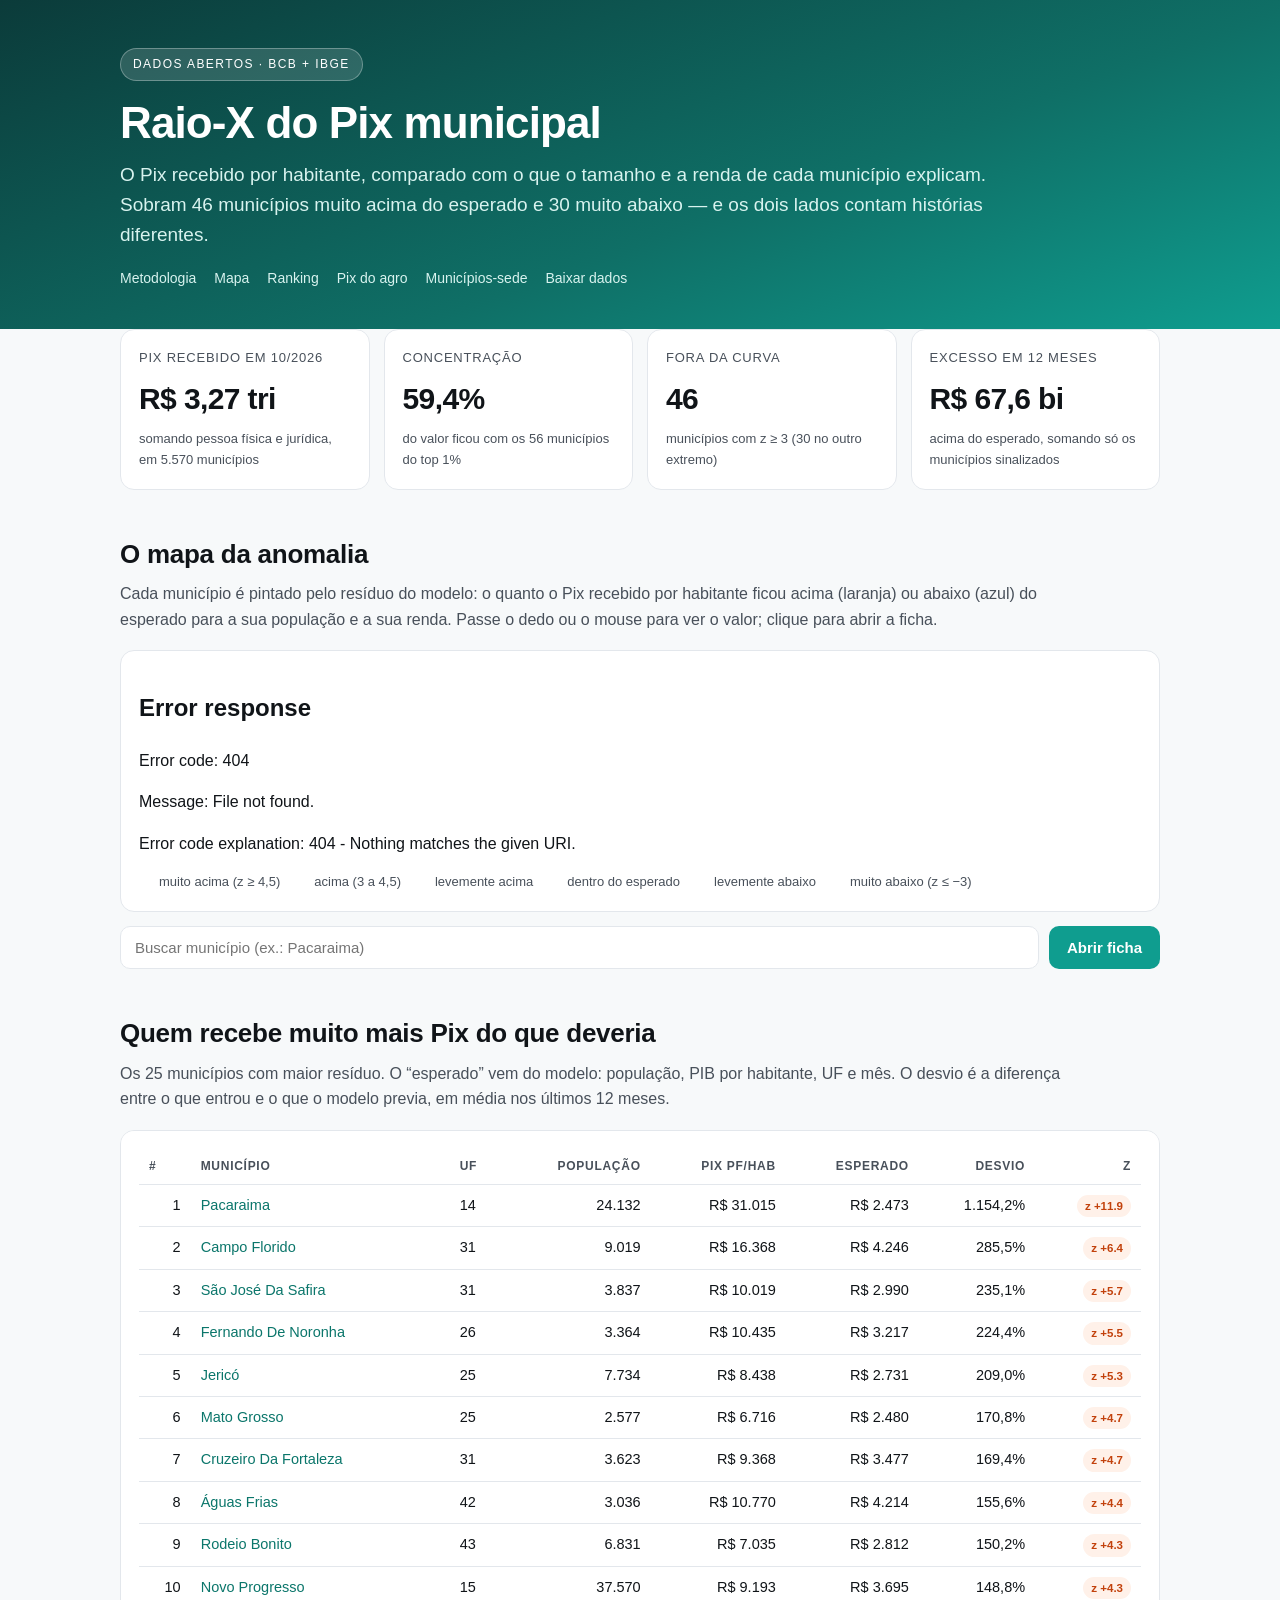
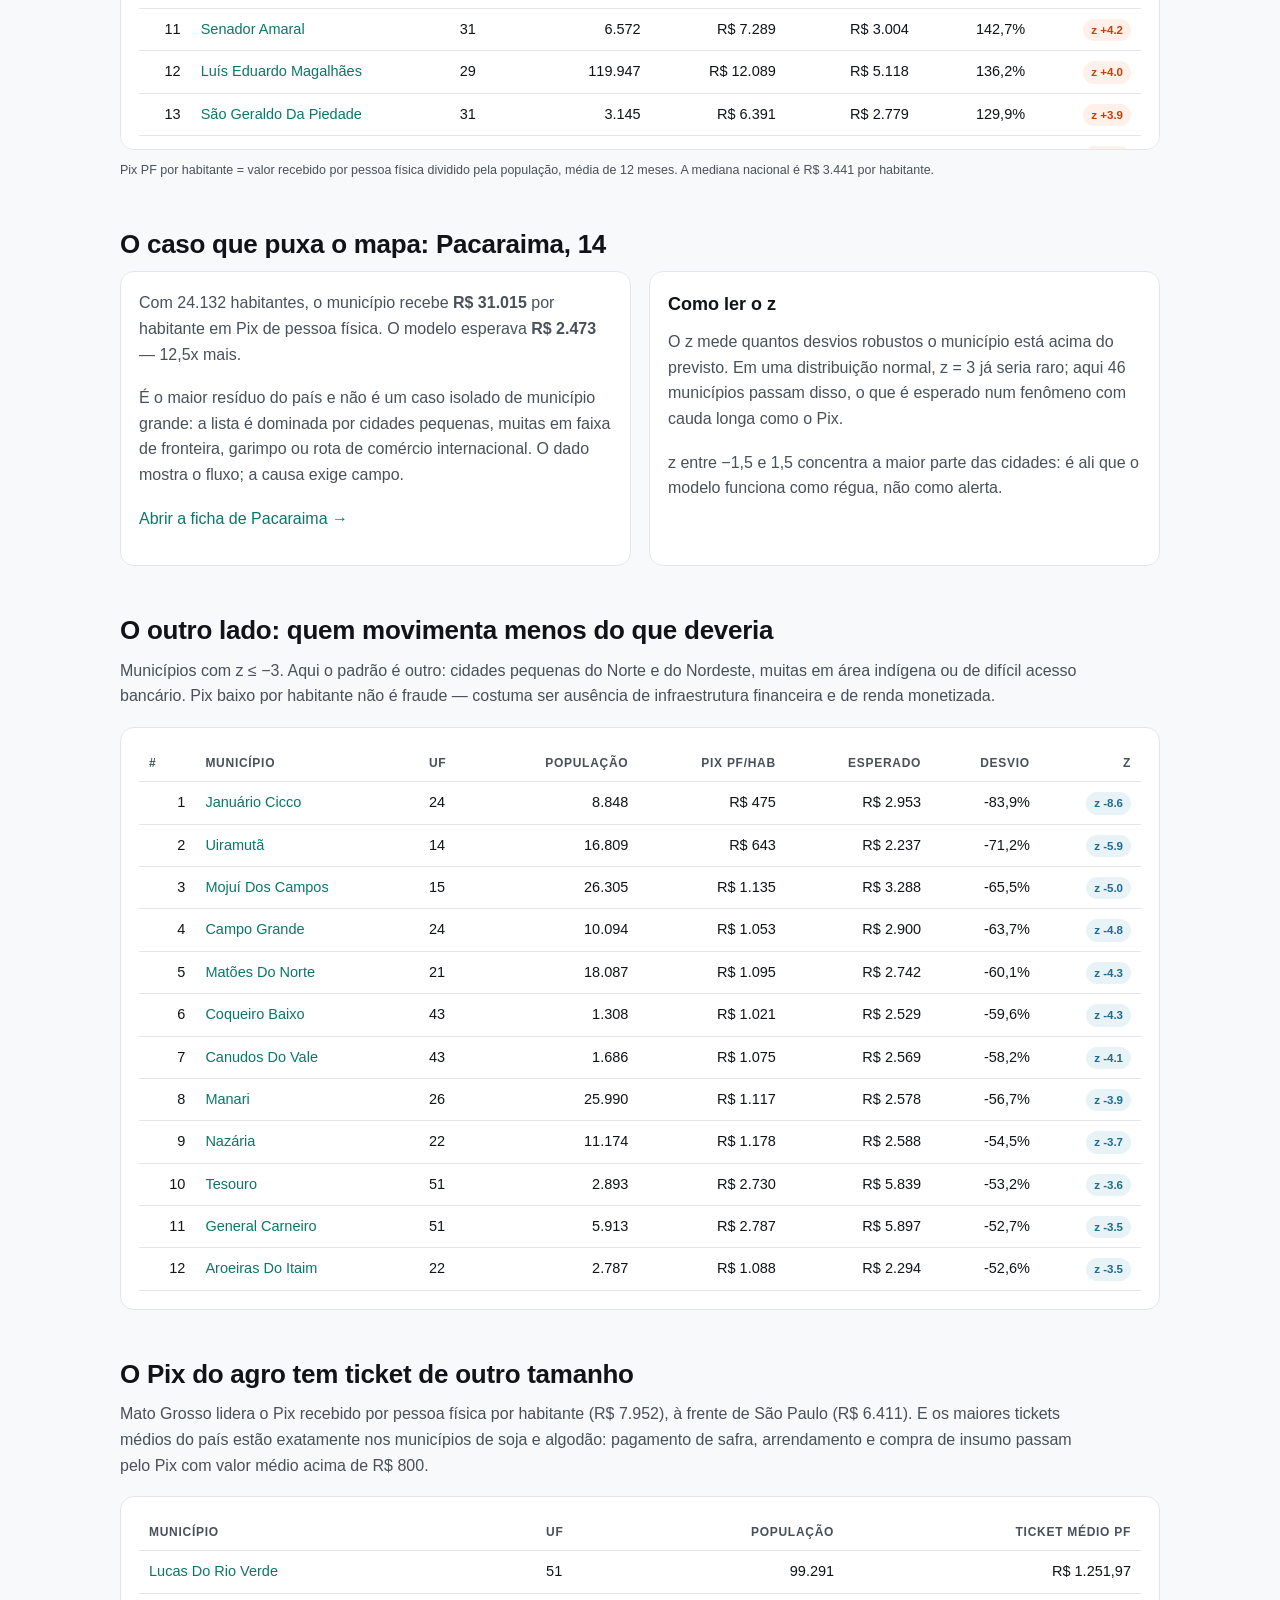
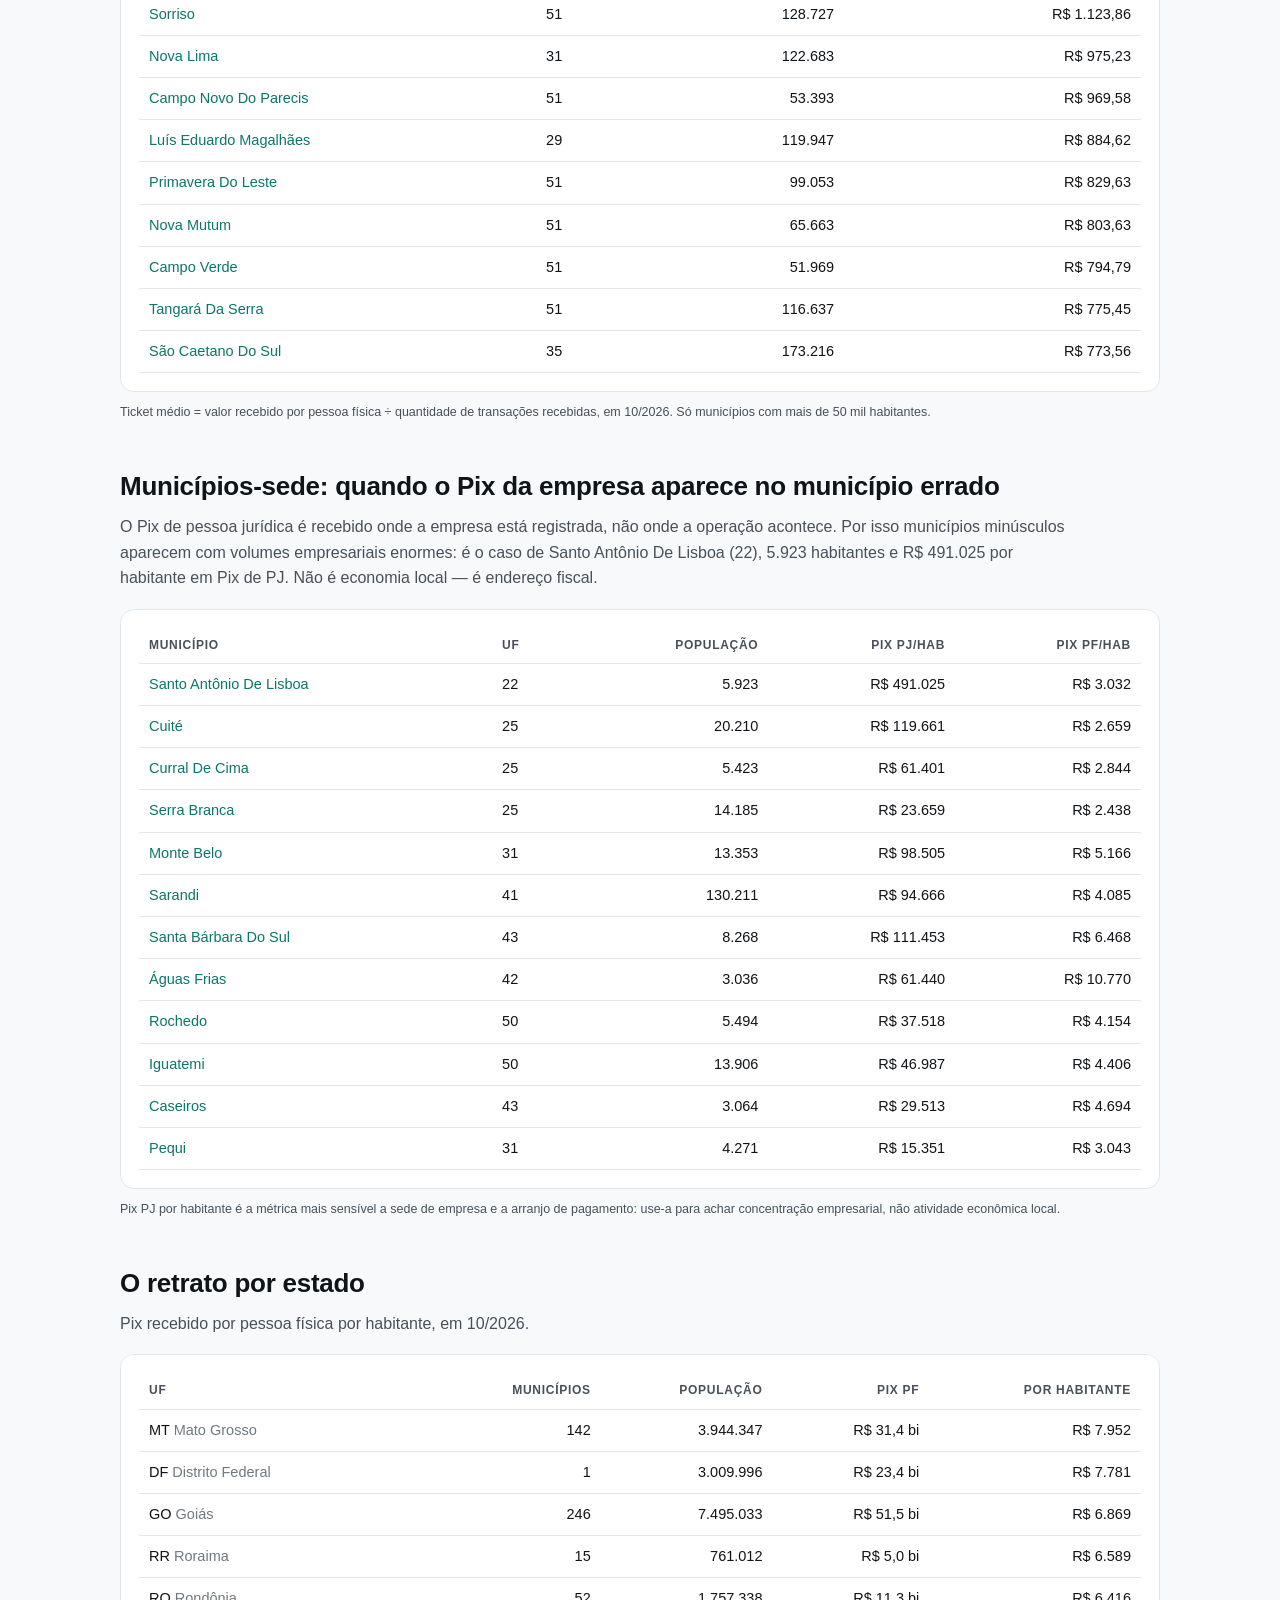
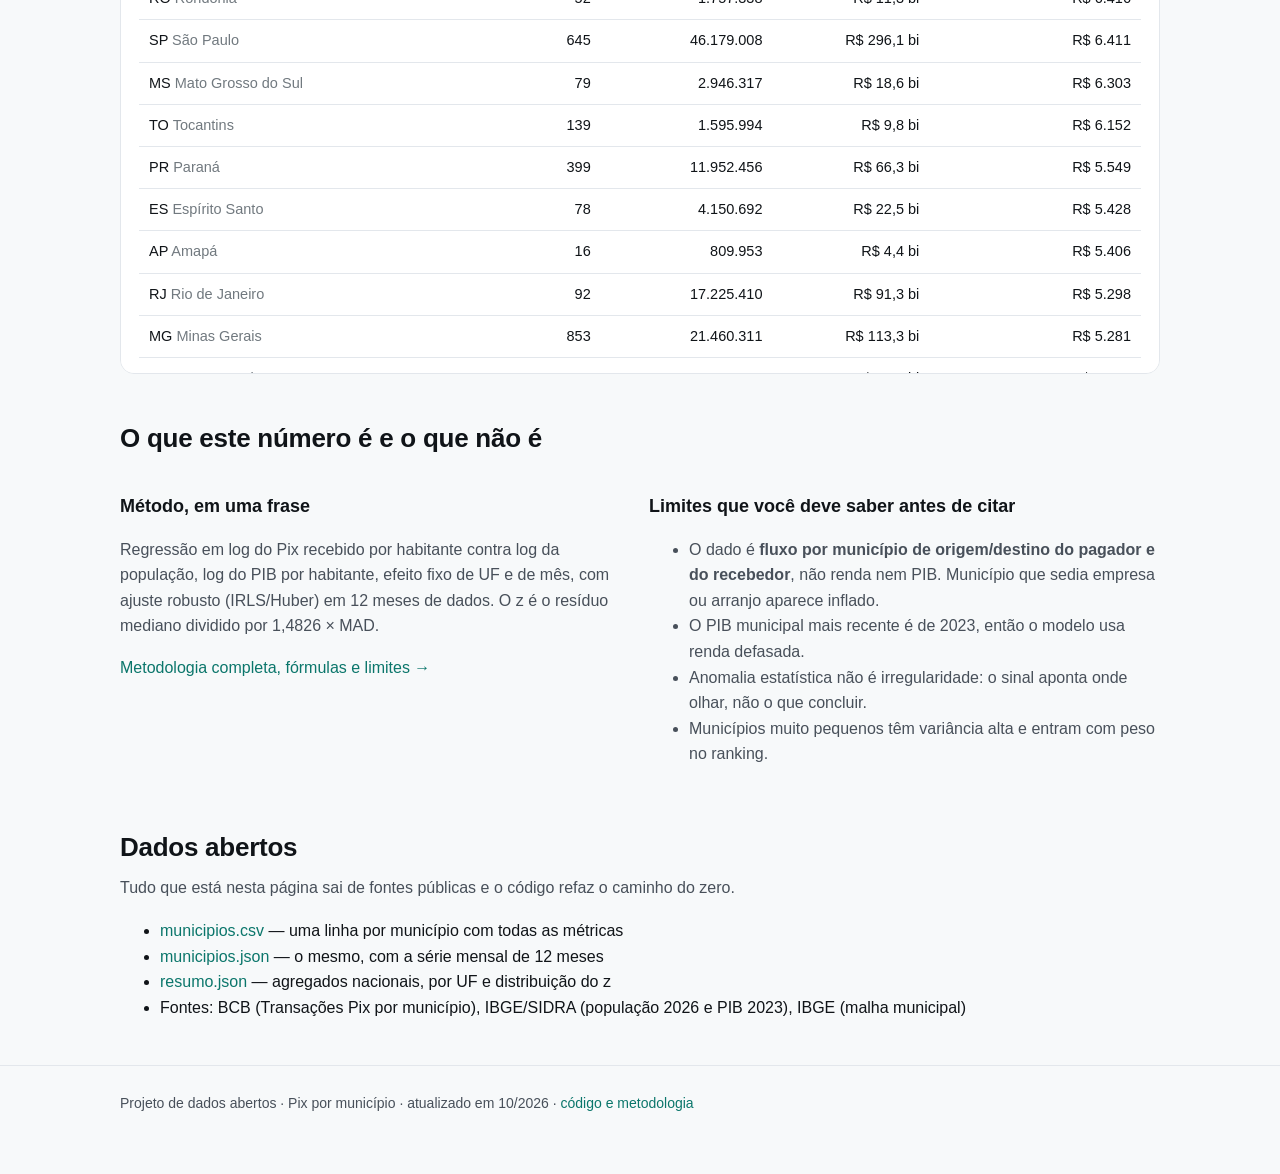
==== docs/index.html @ 4b5d5f5e "Projeto raio-X do Pix municipal (lote 2)" ====
<!doctype html>
<html lang="pt-BR">
<head>
<meta charset="utf-8">
<meta name="viewport" content="width=device-width, initial-scale=1">
<title>Raio-X do Pix municipal — onde o dinheiro passa fora da curva</title>
<meta name="description" content="Modelo que compara o Pix recebido por habitante com o esperado para população e renda de cada um dos 5.571 municípios brasileiros. Dados abertos do BCB e do IBGE.">
<link rel="stylesheet" href="assets/estilo.css">
</head>
<body>
<header class="topo">
  <div class="wrap">
    <span class="selo">dados abertos · BCB + IBGE</span>
    <h1>Raio-X do Pix municipal</h1>
    <p>O Pix recebido por habitante, comparado com o que o tamanho e a renda de cada município
       explicam. Sobram 46 municípios muito acima do esperado e 30 muito abaixo —
       e os dois lados contam histórias diferentes.</p>
    <nav class="nav">
      <a href="metodologia.html">Metodologia</a>
      <a href="#mapa">Mapa</a>
      <a href="#ranking">Ranking</a>
      <a href="#agro">Pix do agro</a>
      <a href="#sede">Municípios-sede</a>
      <a href="dados/municipios.csv">Baixar dados</a>
    </nav>
  </div>
</header>

<main class="wrap">

  <section>
    <div class="cartoes">
      <div class="cartao">
        <div class="rotulo">Pix recebido em 10/2026</div>
        <div class="valor">R$ 3,27 tri</div>
        <div class="nota">somando pessoa física e jurídica, em 5.570 municípios</div>
      </div>
      <div class="cartao">
        <div class="rotulo">Concentração</div>
        <div class="valor">59,4%</div>
        <div class="nota">do valor ficou com os 56 municípios do top 1%</div>
      </div>
      <div class="cartao">
        <div class="rotulo">Fora da curva</div>
        <div class="valor">46</div>
        <div class="nota">municípios com z ≥ 3 (30 no outro extremo)</div>
      </div>
      <div class="cartao">
        <div class="rotulo">Excesso em 12 meses</div>
        <div class="valor">R$ 67,6 bi</div>
        <div class="nota">acima do esperado, somando só os municípios sinalizados</div>
      </div>
    </div>
  </section>

  <section id="mapa">
    <h2>O mapa da anomalia</h2>
    <p class="sub">Cada município é pintado pelo resíduo do modelo: o quanto o Pix recebido por
      habitante ficou acima (laranja) ou abaixo (azul) do esperado para a sua população e a sua renda.
      Passe o dedo ou o mouse para ver o valor; clique para abrir a ficha.</p>
    <div class="painel">
      <div id="mapa-alvo" aria-live="polite"><p style="color:#71797f">Carregando o mapa…</p></div>
      <div class="legenda">
        <span><i class="z4"></i>muito acima (z ≥ 4,5)</span>
        <span><i class="z3"></i>acima (3 a 4,5)</span>
        <span><i class="z2"></i>levemente acima</span>
        <span><i class="z0"></i>dentro do esperado</span>
        <span><i class="zm2"></i>levemente abaixo</span>
        <span><i class="zm3"></i>muito abaixo (z ≤ −3)</span>
      </div>
    </div>
    <div class="busca">
      <input id="busca" list="lista-municipios" placeholder="Buscar município (ex.: Pacaraima)" autocomplete="off">
      <datalist id="lista-municipios"></datalist>
      <button id="ir">Abrir ficha</button>
    </div>
  </section>

  <section id="ranking">
    <h2>Quem recebe muito mais Pix do que deveria</h2>
    <p class="sub">Os 25 municípios com maior resíduo. O “esperado” vem do modelo: população, PIB
      por habitante, UF e mês. O desvio é a diferença entre o que entrou e o que o modelo previa,
      em média nos últimos 12 meses.</p>
    <div class="painel rolagem">
      <table class="tabela">
        <thead><tr><th>#</th><th>Município</th><th>UF</th><th class="num">População</th>
          <th class="num">Pix PF/hab</th><th class="num">Esperado</th><th class="num">Desvio</th>
          <th class="num">z</th></tr></thead>
        <tbody><tr><td class="num">1</td><td><a href="municipio.html?id=1400456">Pacaraima</a></td><td>14</td><td class="num">24.132</td><td class="num">R$ 31.015</td><td class="num">R$ 2.473</td><td class="num">1.154,2%</td><td class="num"><span class="tag">z +11.9</span></td></tr><tr><td class="num">2</td><td><a href="municipio.html?id=3111408">Campo Florido</a></td><td>31</td><td class="num">9.019</td><td class="num">R$ 16.368</td><td class="num">R$ 4.246</td><td class="num">285,5%</td><td class="num"><span class="tag">z +6.4</span></td></tr><tr><td class="num">3</td><td><a href="municipio.html?id=3163003">São José Da Safira</a></td><td>31</td><td class="num">3.837</td><td class="num">R$ 10.019</td><td class="num">R$ 2.990</td><td class="num">235,1%</td><td class="num"><span class="tag">z +5.7</span></td></tr><tr><td class="num">4</td><td><a href="municipio.html?id=2605459">Fernando De Noronha</a></td><td>26</td><td class="num">3.364</td><td class="num">R$ 10.435</td><td class="num">R$ 3.217</td><td class="num">224,4%</td><td class="num"><span class="tag">z +5.5</span></td></tr><tr><td class="num">5</td><td><a href="municipio.html?id=2507408">Jericó</a></td><td>25</td><td class="num">7.734</td><td class="num">R$ 8.438</td><td class="num">R$ 2.731</td><td class="num">209,0%</td><td class="num"><span class="tag">z +5.3</span></td></tr><tr><td class="num">6</td><td><a href="municipio.html?id=2509370">Mato Grosso</a></td><td>25</td><td class="num">2.577</td><td class="num">R$ 6.716</td><td class="num">R$ 2.480</td><td class="num">170,8%</td><td class="num"><span class="tag">z +4.7</span></td></tr><tr><td class="num">7</td><td><a href="municipio.html?id=3120706">Cruzeiro Da Fortaleza</a></td><td>31</td><td class="num">3.623</td><td class="num">R$ 9.368</td><td class="num">R$ 3.477</td><td class="num">169,4%</td><td class="num"><span class="tag">z +4.7</span></td></tr><tr><td class="num">8</td><td><a href="municipio.html?id=4200556">Águas Frias</a></td><td>42</td><td class="num">3.036</td><td class="num">R$ 10.770</td><td class="num">R$ 4.214</td><td class="num">155,6%</td><td class="num"><span class="tag">z +4.4</span></td></tr><tr><td class="num">9</td><td><a href="municipio.html?id=4315909">Rodeio Bonito</a></td><td>43</td><td class="num">6.831</td><td class="num">R$ 7.035</td><td class="num">R$ 2.812</td><td class="num">150,2%</td><td class="num"><span class="tag">z +4.3</span></td></tr><tr><td class="num">10</td><td><a href="municipio.html?id=1505031">Novo Progresso</a></td><td>15</td><td class="num">37.570</td><td class="num">R$ 9.193</td><td class="num">R$ 3.695</td><td class="num">148,8%</td><td class="num"><span class="tag">z +4.3</span></td></tr><tr><td class="num">11</td><td><a href="municipio.html?id=3165578">Senador Amaral</a></td><td>31</td><td class="num">6.572</td><td class="num">R$ 7.289</td><td class="num">R$ 3.004</td><td class="num">142,7%</td><td class="num"><span class="tag">z +4.2</span></td></tr><tr><td class="num">12</td><td><a href="municipio.html?id=2919553">Luís Eduardo Magalhães</a></td><td>29</td><td class="num">119.947</td><td class="num">R$ 12.089</td><td class="num">R$ 5.118</td><td class="num">136,2%</td><td class="num"><span class="tag">z +4.0</span></td></tr><tr><td class="num">13</td><td><a href="municipio.html?id=3161601">São Geraldo Da Piedade</a></td><td>31</td><td class="num">3.145</td><td class="num">R$ 6.391</td><td class="num">R$ 2.779</td><td class="num">129,9%</td><td class="num"><span class="tag">z +3.9</span></td></tr><tr><td class="num">14</td><td><a href="municipio.html?id=4323804">Xangri-Lá</a></td><td>43</td><td class="num">16.949</td><td class="num">R$ 7.613</td><td class="num">R$ 3.313</td><td class="num">129,8%</td><td class="num"><span class="tag">z +3.9</span></td></tr><tr><td class="num">15</td><td><a href="municipio.html?id=2505501">Vista Serrana</a></td><td>25</td><td class="num">3.784</td><td class="num">R$ 5.677</td><td class="num">R$ 2.481</td><td class="num">128,8%</td><td class="num"><span class="tag">z +3.9</span></td></tr><tr><td class="num">16</td><td><a href="municipio.html?id=1500131">Abel Figueiredo</a></td><td>15</td><td class="num">6.250</td><td class="num">R$ 6.427</td><td class="num">R$ 2.821</td><td class="num">127,8%</td><td class="num"><span class="tag">z +3.9</span></td></tr><tr><td class="num">17</td><td><a href="municipio.html?id=3500600">Águas De São Pedro</a></td><td>35</td><td class="num">2.933</td><td class="num">R$ 8.445</td><td class="num">R$ 3.861</td><td class="num">118,7%</td><td class="num"><span class="tag">z +3.7</span></td></tr><tr><td class="num">18</td><td><a href="municipio.html?id=4316204">Rondinha</a></td><td>43</td><td class="num">5.078</td><td class="num">R$ 5.992</td><td class="num">R$ 2.752</td><td class="num">117,7%</td><td class="num"><span class="tag">z +3.7</span></td></tr><tr><td class="num">19</td><td><a href="municipio.html?id=3144805">Nova Lima</a></td><td>31</td><td class="num">122.683</td><td class="num">R$ 12.119</td><td class="num">R$ 5.570</td><td class="num">117,6%</td><td class="num"><span class="tag">z +3.7</span></td></tr><tr><td class="num">20</td><td><a href="municipio.html?id=5209804">Hidrolina</a></td><td>52</td><td class="num">3.441</td><td class="num">R$ 9.481</td><td class="num">R$ 4.376</td><td class="num">116,7%</td><td class="num"><span class="tag">z +3.6</span></td></tr><tr><td class="num">21</td><td><a href="municipio.html?id=3149200">Pedrinópolis</a></td><td>31</td><td class="num">3.392</td><td class="num">R$ 8.118</td><td class="num">R$ 3.840</td><td class="num">111,4%</td><td class="num"><span class="tag">z +3.5</span></td></tr><tr><td class="num">22</td><td><a href="municipio.html?id=4202008">Balneário Camboriú</a></td><td>42</td><td class="num">154.525</td><td class="num">R$ 9.797</td><td class="num">R$ 4.633</td><td class="num">111,4%</td><td class="num"><span class="tag">z +3.5</span></td></tr><tr><td class="num">23</td><td><a href="municipio.html?id=3162104">São Gotardo</a></td><td>31</td><td class="num">44.364</td><td class="num">R$ 8.792</td><td class="num">R$ 4.173</td><td class="num">110,7%</td><td class="num"><span class="tag">z +3.5</span></td></tr><tr><td class="num">24</td><td><a href="municipio.html?id=3549003">São Francisco</a></td><td>35</td><td class="num">2.617</td><td class="num">R$ 6.710</td><td class="num">R$ 3.189</td><td class="num">110,4%</td><td class="num"><span class="tag">z +3.5</span></td></tr><tr><td class="num">25</td><td><a href="municipio.html?id=5103056">Cláudia</a></td><td>51</td><td class="num">9.168</td><td class="num">R$ 13.951</td><td class="num">R$ 6.698</td><td class="num">108,3%</td><td class="num"><span class="tag">z +3.5</span></td></tr></tbody>
      </table>
    </div>
    <p class="rodape-tabela">Pix PF por habitante = valor recebido por pessoa física dividido pela
      população, média de 12 meses. A mediana nacional é R$ 3.441 por habitante.</p>
  </section>

  <section>
    <h2>O caso que puxa o mapa: Pacaraima, 14</h2>
    <div class="grade2">
      <div class="painel">
        <p class="sub" style="margin-top:0">Com 24.132 habitantes, o município recebe
          <strong>R$ 31.015</strong> por habitante em Pix de pessoa física. O modelo esperava
          <strong>R$ 2.473</strong> — 12,5x mais.</p>
        <p class="sub">É o maior resíduo do país e não é um caso isolado de município grande:
          a lista é dominada por cidades pequenas, muitas em faixa de fronteira, garimpo ou
          rota de comércio internacional. O dado mostra o fluxo; a causa exige campo.</p>
        <p><a href="municipio.html?id=1400456">Abrir a ficha de Pacaraima →</a></p>
      </div>
      <div class="painel">
        <h3 style="margin-top:0">Como ler o z</h3>
        <p class="sub">O z mede quantos desvios robustos o município está acima do previsto.
          Em uma distribuição normal, z = 3 já seria raro; aqui 46 municípios passam disso,
          o que é esperado num fenômeno com cauda longa como o Pix.</p>
        <p class="sub">z entre −1,5 e 1,5 concentra a maior parte das cidades: é ali que o modelo
          funciona como régua, não como alerta.</p>
      </div>
    </div>
  </section>

  <section>
    <h2>O outro lado: quem movimenta menos do que deveria</h2>
    <p class="sub">Municípios com z ≤ −3. Aqui o padrão é outro: cidades pequenas do Norte e do
      Nordeste, muitas em área indígena ou de difícil acesso bancário. Pix baixo por habitante não
      é fraude — costuma ser ausência de infraestrutura financeira e de renda monetizada.</p>
    <div class="painel rolagem">
      <table class="tabela">
        <thead><tr><th>#</th><th>Município</th><th>UF</th><th class="num">População</th>
          <th class="num">Pix PF/hab</th><th class="num">Esperado</th><th class="num">Desvio</th>
          <th class="num">z</th></tr></thead>
        <tbody><tr><td class="num">1</td><td><a href="municipio.html?id=2405306">Januário Cicco</a></td><td>24</td><td class="num">8.848</td><td class="num">R$ 475</td><td class="num">R$ 2.953</td><td class="num">-83,9%</td><td class="num"><span class="tag baixo">z -8.6</span></td></tr><tr><td class="num">2</td><td><a href="municipio.html?id=1400704">Uiramutã</a></td><td>14</td><td class="num">16.809</td><td class="num">R$ 643</td><td class="num">R$ 2.237</td><td class="num">-71,2%</td><td class="num"><span class="tag baixo">z -5.9</span></td></tr><tr><td class="num">3</td><td><a href="municipio.html?id=1504752">Mojuí Dos Campos</a></td><td>15</td><td class="num">26.305</td><td class="num">R$ 1.135</td><td class="num">R$ 3.288</td><td class="num">-65,5%</td><td class="num"><span class="tag baixo">z -5.0</span></td></tr><tr><td class="num">4</td><td><a href="municipio.html?id=2401305">Campo Grande</a></td><td>24</td><td class="num">10.094</td><td class="num">R$ 1.053</td><td class="num">R$ 2.900</td><td class="num">-63,7%</td><td class="num"><span class="tag baixo">z -4.8</span></td></tr><tr><td class="num">5</td><td><a href="municipio.html?id=2106631">Matões Do Norte</a></td><td>21</td><td class="num">18.087</td><td class="num">R$ 1.095</td><td class="num">R$ 2.742</td><td class="num">-60,1%</td><td class="num"><span class="tag baixo">z -4.3</span></td></tr><tr><td class="num">6</td><td><a href="municipio.html?id=4305835">Coqueiro Baixo</a></td><td>43</td><td class="num">1.308</td><td class="num">R$ 1.021</td><td class="num">R$ 2.529</td><td class="num">-59,6%</td><td class="num"><span class="tag baixo">z -4.3</span></td></tr><tr><td class="num">7</td><td><a href="municipio.html?id=4304614">Canudos Do Vale</a></td><td>43</td><td class="num">1.686</td><td class="num">R$ 1.075</td><td class="num">R$ 2.569</td><td class="num">-58,2%</td><td class="num"><span class="tag baixo">z -4.1</span></td></tr><tr><td class="num">8</td><td><a href="municipio.html?id=2609154">Manari</a></td><td>26</td><td class="num">25.990</td><td class="num">R$ 1.117</td><td class="num">R$ 2.578</td><td class="num">-56,7%</td><td class="num"><span class="tag baixo">z -3.9</span></td></tr><tr><td class="num">9</td><td><a href="municipio.html?id=2206720">Nazária</a></td><td>22</td><td class="num">11.174</td><td class="num">R$ 1.178</td><td class="num">R$ 2.588</td><td class="num">-54,5%</td><td class="num"><span class="tag baixo">z -3.7</span></td></tr><tr><td class="num">10</td><td><a href="municipio.html?id=5108105">Tesouro</a></td><td>51</td><td class="num">2.893</td><td class="num">R$ 2.730</td><td class="num">R$ 5.839</td><td class="num">-53,2%</td><td class="num"><span class="tag baixo">z -3.6</span></td></tr><tr><td class="num">11</td><td><a href="municipio.html?id=5103908">General Carneiro</a></td><td>51</td><td class="num">5.913</td><td class="num">R$ 2.787</td><td class="num">R$ 5.897</td><td class="num">-52,7%</td><td class="num"><span class="tag baixo">z -3.5</span></td></tr><tr><td class="num">12</td><td><a href="municipio.html?id=2200954">Aroeiras Do Itaim</a></td><td>22</td><td class="num">2.787</td><td class="num">R$ 1.088</td><td class="num">R$ 2.294</td><td class="num">-52,6%</td><td class="num"><span class="tag baixo">z -3.5</span></td></tr></tbody>
      </table>
    </div>
  </section>

  <section id="agro">
    <h2>O Pix do agro tem ticket de outro tamanho</h2>
    <p class="sub">Mato Grosso lidera o Pix recebido por pessoa física por habitante
      (R$ 7.952), à frente de São Paulo (R$ 6.411). E os maiores tickets médios do país estão
      exatamente nos municípios de soja e algodão: pagamento de safra, arrendamento e
      compra de insumo passam pelo Pix com valor médio acima de R$ 800.</p>
    <div class="painel rolagem">
      <table class="tabela">
        <thead><tr><th>Município</th><th>UF</th><th class="num">População</th>
          <th class="num">Ticket médio PF</th></tr></thead>
        <tbody><tr><td><a href="municipio.html?id=5105259">Lucas Do Rio Verde</a></td><td>51</td><td class="num">99.291</td><td class="num">R$ 1.251,97</td></tr><tr><td><a href="municipio.html?id=5107925">Sorriso</a></td><td>51</td><td class="num">128.727</td><td class="num">R$ 1.123,86</td></tr><tr><td><a href="municipio.html?id=3144805">Nova Lima</a></td><td>31</td><td class="num">122.683</td><td class="num">R$ 975,23</td></tr><tr><td><a href="municipio.html?id=5102637">Campo Novo Do Parecis</a></td><td>51</td><td class="num">53.393</td><td class="num">R$ 969,58</td></tr><tr><td><a href="municipio.html?id=2919553">Luís Eduardo Magalhães</a></td><td>29</td><td class="num">119.947</td><td class="num">R$ 884,62</td></tr><tr><td><a href="municipio.html?id=5107040">Primavera Do Leste</a></td><td>51</td><td class="num">99.053</td><td class="num">R$ 829,63</td></tr><tr><td><a href="municipio.html?id=5106224">Nova Mutum</a></td><td>51</td><td class="num">65.663</td><td class="num">R$ 803,63</td></tr><tr><td><a href="municipio.html?id=5102678">Campo Verde</a></td><td>51</td><td class="num">51.969</td><td class="num">R$ 794,79</td></tr><tr><td><a href="municipio.html?id=5107958">Tangará Da Serra</a></td><td>51</td><td class="num">116.637</td><td class="num">R$ 775,45</td></tr><tr><td><a href="municipio.html?id=3548807">São Caetano Do Sul</a></td><td>35</td><td class="num">173.216</td><td class="num">R$ 773,56</td></tr></tbody>
      </table>
    </div>
    <p class="rodape-tabela">Ticket médio = valor recebido por pessoa física ÷ quantidade de
      transações recebidas, em 10/2026. Só municípios com mais de 50 mil habitantes.</p>
  </section>

  <section id="sede">
    <h2>Municípios-sede: quando o Pix da empresa aparece no município errado</h2>
    <p class="sub">O Pix de pessoa jurídica é recebido onde a empresa está registrada, não onde a
      operação acontece. Por isso municípios minúsculos aparecem com volumes empresariais enormes:
      é o caso de Santo Antônio De Lisboa (22), 5.923 habitantes e R$ 491.025 por habitante em Pix
      de PJ. Não é economia local — é endereço fiscal.</p>
    <div class="painel rolagem">
      <table class="tabela">
        <thead><tr><th>Município</th><th>UF</th><th class="num">População</th>
          <th class="num">Pix PJ/hab</th><th class="num">Pix PF/hab</th></tr></thead>
        <tbody><tr><td><a href="municipio.html?id=2209401">Santo Antônio De Lisboa</a></td><td>22</td><td class="num">5.923</td><td class="num">R$ 491.025</td><td class="num">R$ 3.032</td></tr><tr><td><a href="municipio.html?id=2505105">Cuité</a></td><td>25</td><td class="num">20.210</td><td class="num">R$ 119.661</td><td class="num">R$ 2.659</td></tr><tr><td><a href="municipio.html?id=2505279">Curral De Cima</a></td><td>25</td><td class="num">5.423</td><td class="num">R$ 61.401</td><td class="num">R$ 2.844</td></tr><tr><td><a href="municipio.html?id=2515500">Serra Branca</a></td><td>25</td><td class="num">14.185</td><td class="num">R$ 23.659</td><td class="num">R$ 2.438</td></tr><tr><td><a href="municipio.html?id=3143005">Monte Belo</a></td><td>31</td><td class="num">13.353</td><td class="num">R$ 98.505</td><td class="num">R$ 5.166</td></tr><tr><td><a href="municipio.html?id=4126256">Sarandi</a></td><td>41</td><td class="num">130.211</td><td class="num">R$ 94.666</td><td class="num">R$ 4.085</td></tr><tr><td><a href="municipio.html?id=4316709">Santa Bárbara Do Sul</a></td><td>43</td><td class="num">8.268</td><td class="num">R$ 111.453</td><td class="num">R$ 6.468</td></tr><tr><td><a href="municipio.html?id=4200556">Águas Frias</a></td><td>42</td><td class="num">3.036</td><td class="num">R$ 61.440</td><td class="num">R$ 10.770</td></tr><tr><td><a href="municipio.html?id=5007505">Rochedo</a></td><td>50</td><td class="num">5.494</td><td class="num">R$ 37.518</td><td class="num">R$ 4.154</td></tr><tr><td><a href="municipio.html?id=5004304">Iguatemi</a></td><td>50</td><td class="num">13.906</td><td class="num">R$ 46.987</td><td class="num">R$ 4.406</td></tr><tr><td><a href="municipio.html?id=4304952">Caseiros</a></td><td>43</td><td class="num">3.064</td><td class="num">R$ 29.513</td><td class="num">R$ 4.694</td></tr><tr><td><a href="municipio.html?id=3149606">Pequi</a></td><td>31</td><td class="num">4.271</td><td class="num">R$ 15.351</td><td class="num">R$ 3.043</td></tr></tbody>
      </table>
    </div>
    <p class="rodape-tabela">Pix PJ por habitante é a métrica mais sensível a sede de empresa e a
      arranjo de pagamento: use-a para achar concentração empresarial, não atividade econômica local.</p>
  </section>

  <section>
    <h2>O retrato por estado</h2>
    <p class="sub">Pix recebido por pessoa física por habitante, em 10/2026.</p>
    <div class="painel rolagem">
      <table class="tabela">
        <thead><tr><th>UF</th><th class="num">Municípios</th><th class="num">População</th>
          <th class="num">Pix PF</th><th class="num">Por habitante</th></tr></thead>
        <tbody><tr><td>MT <span style="color:#71797f">Mato Grosso</span></td><td class="num">142</td><td class="num">3.944.347</td><td class="num">R$ 31,4 bi</td><td class="num">R$ 7.952</td></tr><tr><td>DF <span style="color:#71797f">Distrito Federal</span></td><td class="num">1</td><td class="num">3.009.996</td><td class="num">R$ 23,4 bi</td><td class="num">R$ 7.781</td></tr><tr><td>GO <span style="color:#71797f">Goiás</span></td><td class="num">246</td><td class="num">7.495.033</td><td class="num">R$ 51,5 bi</td><td class="num">R$ 6.869</td></tr><tr><td>RR <span style="color:#71797f">Roraima</span></td><td class="num">15</td><td class="num">761.012</td><td class="num">R$ 5,0 bi</td><td class="num">R$ 6.589</td></tr><tr><td>RO <span style="color:#71797f">Rondônia</span></td><td class="num">52</td><td class="num">1.757.338</td><td class="num">R$ 11,3 bi</td><td class="num">R$ 6.416</td></tr><tr><td>SP <span style="color:#71797f">São Paulo</span></td><td class="num">645</td><td class="num">46.179.008</td><td class="num">R$ 296,1 bi</td><td class="num">R$ 6.411</td></tr><tr><td>MS <span style="color:#71797f">Mato Grosso do Sul</span></td><td class="num">79</td><td class="num">2.946.317</td><td class="num">R$ 18,6 bi</td><td class="num">R$ 6.303</td></tr><tr><td>TO <span style="color:#71797f">Tocantins</span></td><td class="num">139</td><td class="num">1.595.994</td><td class="num">R$ 9,8 bi</td><td class="num">R$ 6.152</td></tr><tr><td>PR <span style="color:#71797f">Paraná</span></td><td class="num">399</td><td class="num">11.952.456</td><td class="num">R$ 66,3 bi</td><td class="num">R$ 5.549</td></tr><tr><td>ES <span style="color:#71797f">Espírito Santo</span></td><td class="num">78</td><td class="num">4.150.692</td><td class="num">R$ 22,5 bi</td><td class="num">R$ 5.428</td></tr><tr><td>AP <span style="color:#71797f">Amapá</span></td><td class="num">16</td><td class="num">809.953</td><td class="num">R$ 4,4 bi</td><td class="num">R$ 5.406</td></tr><tr><td>RJ <span style="color:#71797f">Rio de Janeiro</span></td><td class="num">92</td><td class="num">17.225.410</td><td class="num">R$ 91,3 bi</td><td class="num">R$ 5.298</td></tr><tr><td>MG <span style="color:#71797f">Minas Gerais</span></td><td class="num">853</td><td class="num">21.460.311</td><td class="num">R$ 113,3 bi</td><td class="num">R$ 5.281</td></tr><tr><td>SC <span style="color:#71797f">Santa Catarina</span></td><td class="num">295</td><td class="num">8.312.759</td><td class="num">R$ 43,1 bi</td><td class="num">R$ 5.189</td></tr><tr><td>AC <span style="color:#71797f">Acre</span></td><td class="num">22</td><td class="num">887.794</td><td class="num">R$ 4,5 bi</td><td class="num">R$ 5.027</td></tr><tr><td>SE <span style="color:#71797f">Sergipe</span></td><td class="num">75</td><td class="num">2.307.255</td><td class="num">R$ 11,1 bi</td><td class="num">R$ 4.798</td></tr><tr><td>PA <span style="color:#71797f">Pará</span></td><td class="num">144</td><td class="num">8.756.324</td><td class="num">R$ 41,4 bi</td><td class="num">R$ 4.728</td></tr><tr><td>RS <span style="color:#71797f">Rio Grande do Sul</span></td><td class="num">497</td><td class="num">11.233.317</td><td class="num">R$ 52,2 bi</td><td class="num">R$ 4.648</td></tr><tr><td>BA <span style="color:#71797f">Bahia</span></td><td class="num">417</td><td class="num">14.889.472</td><td class="num">R$ 68,7 bi</td><td class="num">R$ 4.617</td></tr><tr><td>AM <span style="color:#71797f">Amazonas</span></td><td class="num">62</td><td class="num">4.360.926</td><td class="num">R$ 19,4 bi</td><td class="num">R$ 4.459</td></tr><tr><td>PE <span style="color:#71797f">Pernambuco</span></td><td class="num">185</td><td class="num">9.583.176</td><td class="num">R$ 42,6 bi</td><td class="num">R$ 4.447</td></tr><tr><td>CE <span style="color:#71797f">Ceará</span></td><td class="num">184</td><td class="num">9.302.211</td><td class="num">R$ 40,5 bi</td><td class="num">R$ 4.356</td></tr><tr><td>AL <span style="color:#71797f">Alagoas</span></td><td class="num">102</td><td class="num">3.221.128</td><td class="num">R$ 13,9 bi</td><td class="num">R$ 4.319</td></tr><tr><td>PB <span style="color:#71797f">Paraíba</span></td><td class="num">223</td><td class="num">4.182.828</td><td class="num">R$ 18,0 bi</td><td class="num">R$ 4.312</td></tr><tr><td>MA <span style="color:#71797f">Maranhão</span></td><td class="num">217</td><td class="num">7.024.557</td><td class="num">R$ 30,0 bi</td><td class="num">R$ 4.278</td></tr><tr><td>RN <span style="color:#71797f">Rio Grande do Norte</span></td><td class="num">167</td><td class="num">3.463.737</td><td class="num">R$ 14,7 bi</td><td class="num">R$ 4.242</td></tr><tr><td>PI <span style="color:#71797f">Piauí</span></td><td class="num">224</td><td class="num">3.392.617</td><td class="num">R$ 13,0 bi</td><td class="num">R$ 3.818</td></tr></tbody>
      </table>
    </div>
  </section>

  <section class="metodologia">
    <h2>O que este número é e o que não é</h2>
    <div class="grade2">
      <div>
        <h3>Método, em uma frase</h3>
        <p>Regressão em log do Pix recebido por habitante contra log da população, log do PIB por
          habitante, efeito fixo de UF e de mês, com ajuste robusto (IRLS/Huber) em 12 meses de
          dados. O z é o resíduo mediano dividido por 1,4826 × MAD.</p>
        <p><a href="metodologia.html">Metodologia completa, fórmulas e limites →</a></p>
      </div>
      <div>
        <h3>Limites que você deve saber antes de citar</h3>
        <ul>
          <li>O dado é <strong>fluxo por município de origem/destino do pagador e do recebedor</strong>,
            não renda nem PIB. Município que sedia empresa ou arranjo aparece inflado.</li>
          <li>O PIB municipal mais recente é de 2023, então o modelo usa renda defasada.</li>
          <li>Anomalia estatística não é irregularidade: o sinal aponta onde olhar, não o que concluir.</li>
          <li>Municípios muito pequenos têm variância alta e entram com peso no ranking.</li>
        </ul>
      </div>
    </div>
  </section>

  <section>
    <h2>Dados abertos</h2>
    <p class="sub">Tudo que está nesta página sai de fontes públicas e o código refaz o caminho do zero.</p>
    <ul>
      <li><a href="dados/municipios.csv">municipios.csv</a> — uma linha por município com todas as métricas</li>
      <li><a href="dados/municipios.json">municipios.json</a> — o mesmo, com a série mensal de 12 meses</li>
      <li><a href="dados/resumo.json">resumo.json</a> — agregados nacionais, por UF e distribuição do z</li>
      <li>Fontes: BCB (Transações Pix por município), IBGE/SIDRA (população 2026 e PIB 2023), IBGE (malha municipal)</li>
    </ul>
  </section>

</main>

<footer>
  <div class="wrap">
    Projeto de dados abertos · Pix por município · atualizado em 10/2026 ·
    <a href="https://github.com/gregorizeidler/pix-raiox-municipal">código e metodologia</a>
  </div>
</footer>

<script src="assets/app.js"></script>
</body>
</html>
---- docs/assets/estilo.css ----
:root{
  --tinta:#101418; --tinta2:#48505a; --linha:#e3e7ec; --fundo:#f7f9fa; --papel:#fff;
  --pix:#0f9d8f; --pix-escuro:#0b766b; --alerta:#c2410c; --alerta-fraco:#fff1e9;
  --azul:#1d4ed8; --raio:14px;
}
*{box-sizing:border-box}
html{-webkit-text-size-adjust:100%}
body{margin:0;background:var(--fundo);color:var(--tinta);
  font:16px/1.6 -apple-system,BlinkMacSystemFont,"Segoe UI",Roboto,"Helvetica Neue",Arial,sans-serif}
a{color:var(--pix-escuro);text-decoration:none}
a:hover{text-decoration:underline}
.wrap{max-width:1080px;margin:0 auto;padding:0 20px}
header.topo{background:linear-gradient(160deg,#0b3b3a 0%,#0f6f66 60%,#0f9d8f 100%);color:#fff;padding:48px 0 40px}
header.topo .wrap{max-width:1080px}
header.topo h1{font-size:clamp(28px,5vw,44px);line-height:1.1;margin:0 0 12px;letter-spacing:-.02em}
header.topo p{margin:0;font-size:clamp(16px,2.2vw,19px);color:#d8f3ef;max-width:46em}
.selo{display:inline-block;font-size:12px;letter-spacing:.12em;text-transform:uppercase;
  background:rgba(255,255,255,.14);border:1px solid rgba(255,255,255,.3);padding:6px 12px;border-radius:999px;margin-bottom:18px}
main{padding:32px 0 60px}
section{margin:0 0 44px}
h2{font-size:clamp(20px,3vw,26px);margin:0 0 6px;letter-spacing:-.01em}
h3{font-size:18px;margin:26px 0 10px}
.sub{color:var(--tinta2);margin:0 0 18px;max-width:60em}
.cartoes{display:grid;grid-template-columns:repeat(auto-fit,minmax(200px,1fr));gap:14px;margin:0 0 8px}
.cartao{background:var(--papel);border:1px solid var(--linha);border-radius:var(--raio);padding:18px}
.cartao .rotulo{font-size:13px;color:var(--tinta2);text-transform:uppercase;letter-spacing:.06em}
.cartao .valor{font-size:clamp(22px,3.4vw,30px);font-weight:700;letter-spacing:-.02em;margin-top:6px}
.cartao .nota{font-size:13px;color:var(--tinta2);margin-top:6px}
.painel{background:var(--papel);border:1px solid var(--linha);border-radius:var(--raio);padding:18px;overflow:hidden}
.mapa{width:100%;height:auto;display:block}
.mapa path{stroke:#fff;stroke-width:.35;vector-effect:non-scaling-stroke;cursor:pointer;transition:fill .15s}
.mapa path:hover{stroke:#111;stroke-width:1.2}
.z4{fill:#7c2d12}.z3{fill:#c2410c}.z2{fill:#f0a675}.z0{fill:#dfe5e8}.zm2{fill:#a8cfe0}.zm3{fill:#3f8fb5}
.legenda{display:flex;flex-wrap:wrap;gap:14px;margin-top:12px;font-size:13px;color:var(--tinta2);align-items:center}
.legenda i{display:inline-block;width:14px;height:14px;border-radius:3px;margin-right:6px;vertical-align:-2px}
.tabela{width:100%;border-collapse:collapse;font-size:14.5px}
.tabela th{text-align:left;font-size:12px;letter-spacing:.06em;text-transform:uppercase;color:var(--tinta2);
  border-bottom:1px solid var(--linha);padding:8px 10px;position:sticky;top:0;background:var(--papel);z-index:1}
.tabela td{padding:9px 10px;border-bottom:1px solid var(--linha);vertical-align:top}
.tabela tr:hover td{background:#fbfdfd}
.tabela .num{text-align:right;white-space:nowrap;font-variant-numeric:tabular-nums}
.tag{display:inline-block;font-size:11.5px;padding:2px 8px;border-radius:999px;background:var(--alerta-fraco);color:var(--alerta);font-weight:600}
.tag.baixo{background:#e8f3f8;color:#1e6b8f}
.rolagem{overflow-x:auto;max-height:620px;overflow-y:auto}
.busca{display:flex;gap:10px;flex-wrap:wrap;margin:14px 0 0}
.busca input{flex:1;min-width:220px;padding:12px 14px;border:1px solid var(--linha);border-radius:10px;font-size:15px;background:#fff}
.busca button{padding:12px 18px;border:0;border-radius:10px;background:var(--pix);color:#fff;font-size:15px;font-weight:600;cursor:pointer}
.busca button:hover{background:var(--pix-escuro)}
.grade2{display:grid;grid-template-columns:1fr 1fr;gap:18px}
@media(max-width:760px){.grade2{grid-template-columns:1fr}}
.metodologia p,.metodologia li{color:var(--tinta2)}
code{background:#eef2f4;padding:1px 5px;border-radius:5px;font-size:14px}
footer{border-top:1px solid var(--linha);padding:26px 0 60px;color:var(--tinta2);font-size:14px}
.nav{display:flex;gap:18px;flex-wrap:wrap;font-size:14px;margin-top:16px}
.nav a{color:#d8f3ef}
.ficha{display:grid;grid-template-columns:repeat(auto-fit,minmax(150px,1fr));gap:12px;margin:18px 0}
.ficha .item{background:var(--papel);border:1px solid var(--linha);border-radius:12px;padding:14px}
.ficha .k{font-size:12px;color:var(--tinta2);text-transform:uppercase;letter-spacing:.05em}
.ficha .v{font-size:20px;font-weight:700;margin-top:4px}
.aviso{background:var(--alerta-fraco);border:1px solid #f3d2be;border-radius:12px;padding:14px 16px;font-size:14.5px;color:#7c2d12}
.grafico{width:100%;height:auto;background:#fff;border:1px solid var(--linha);border-radius:12px}
.rodape-tabela{font-size:12.5px;color:var(--tinta2);margin-top:10px}
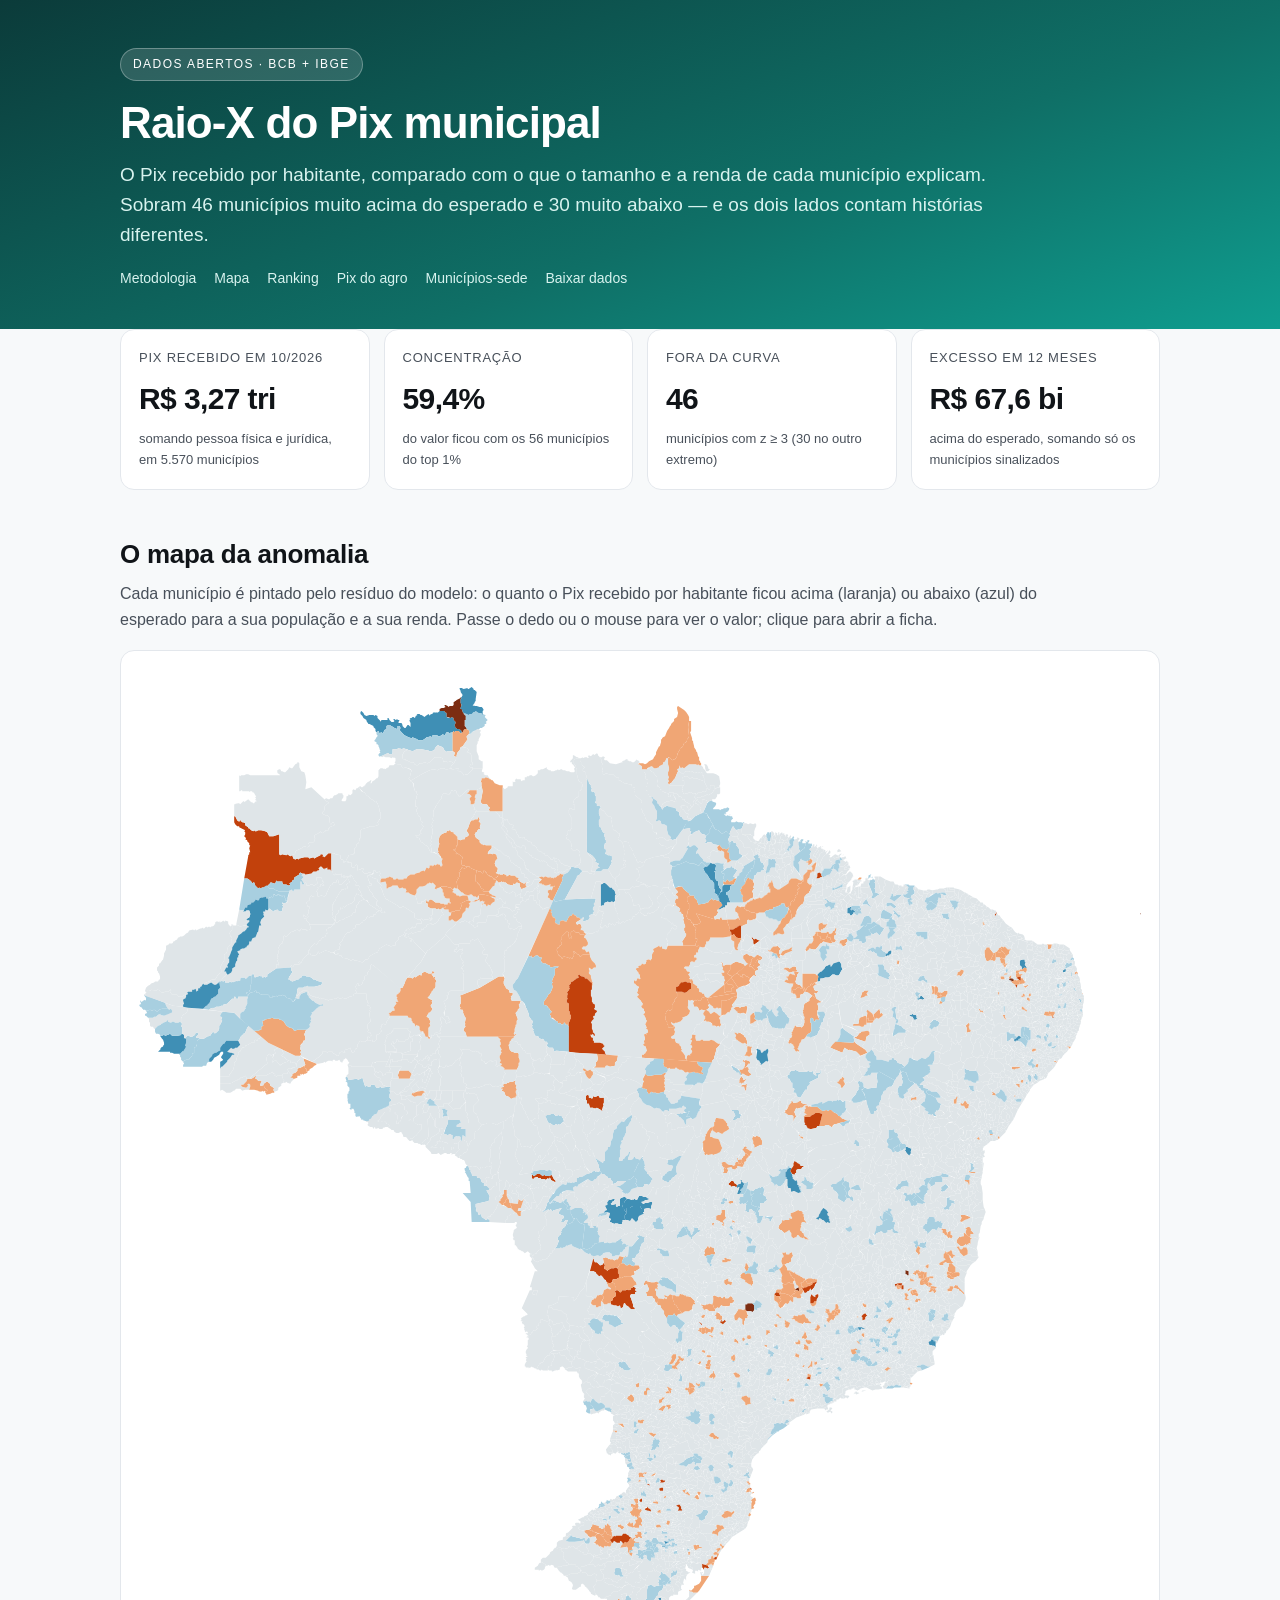
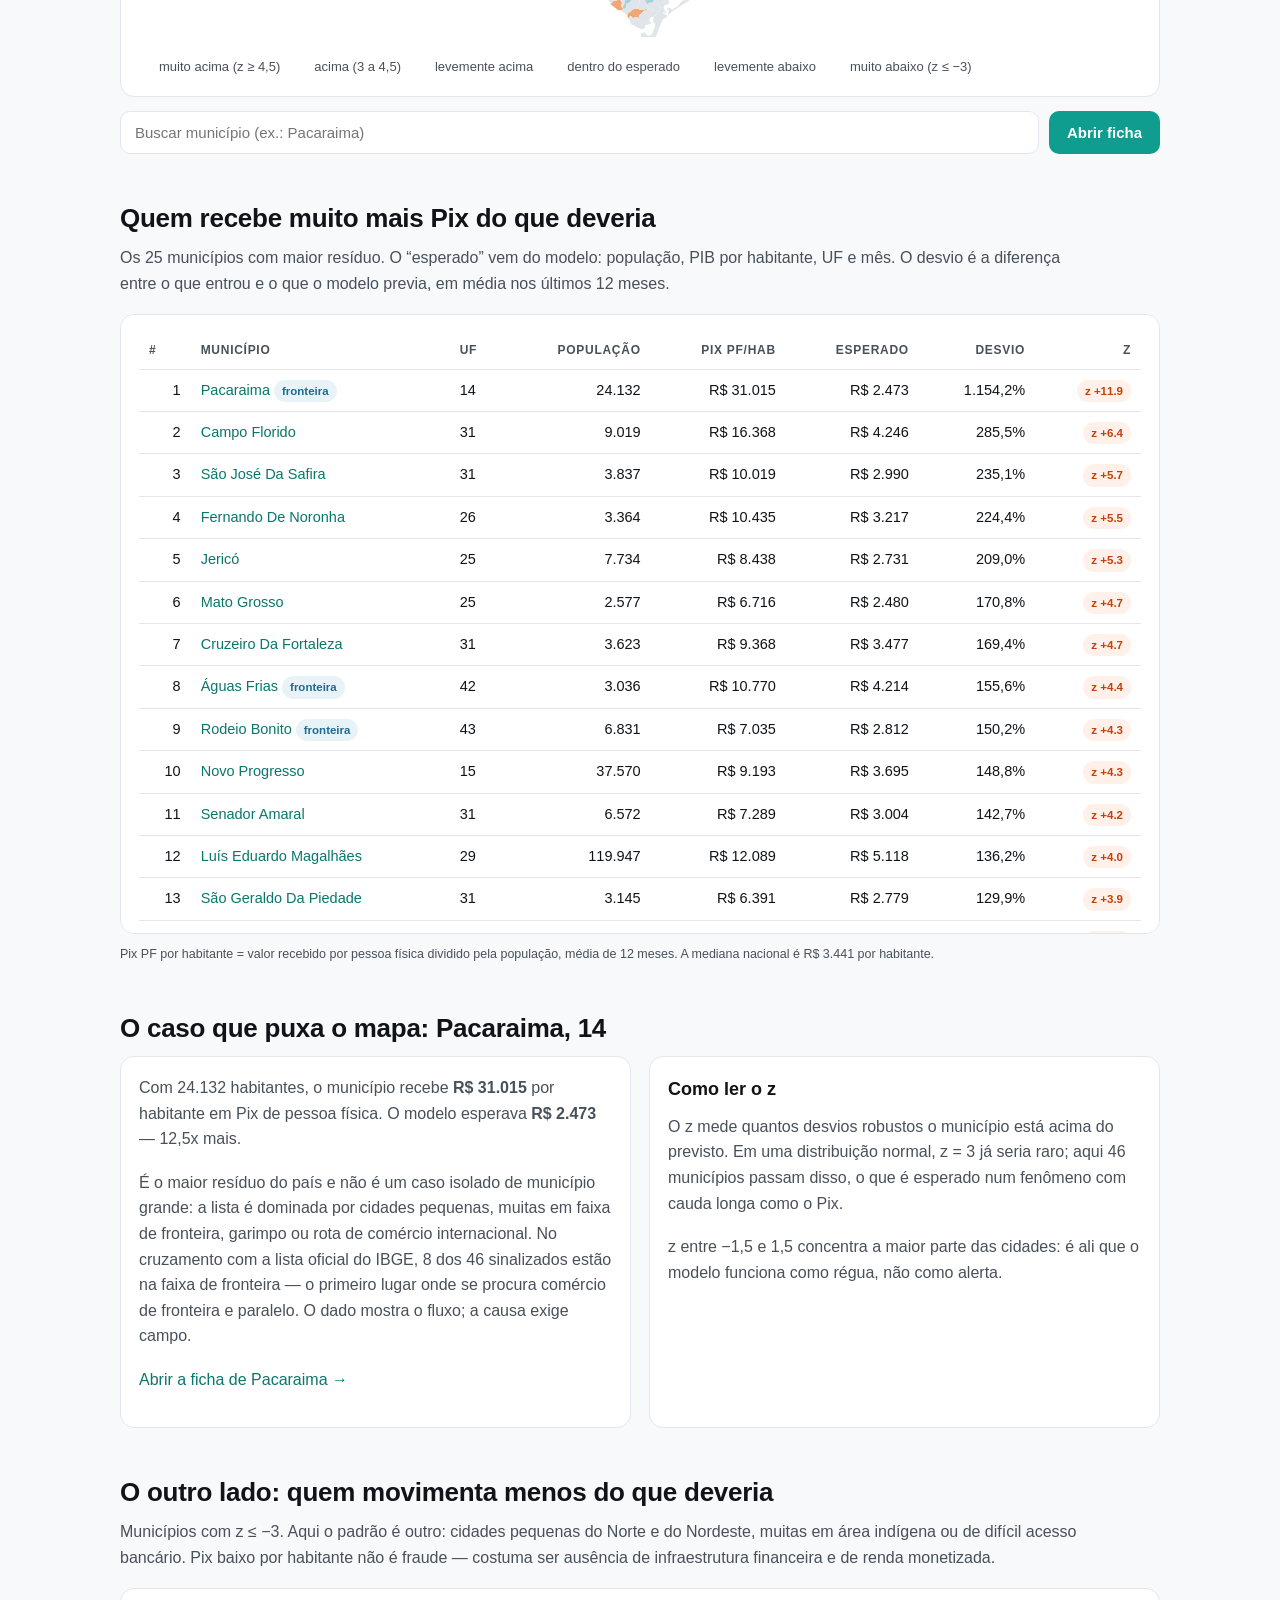
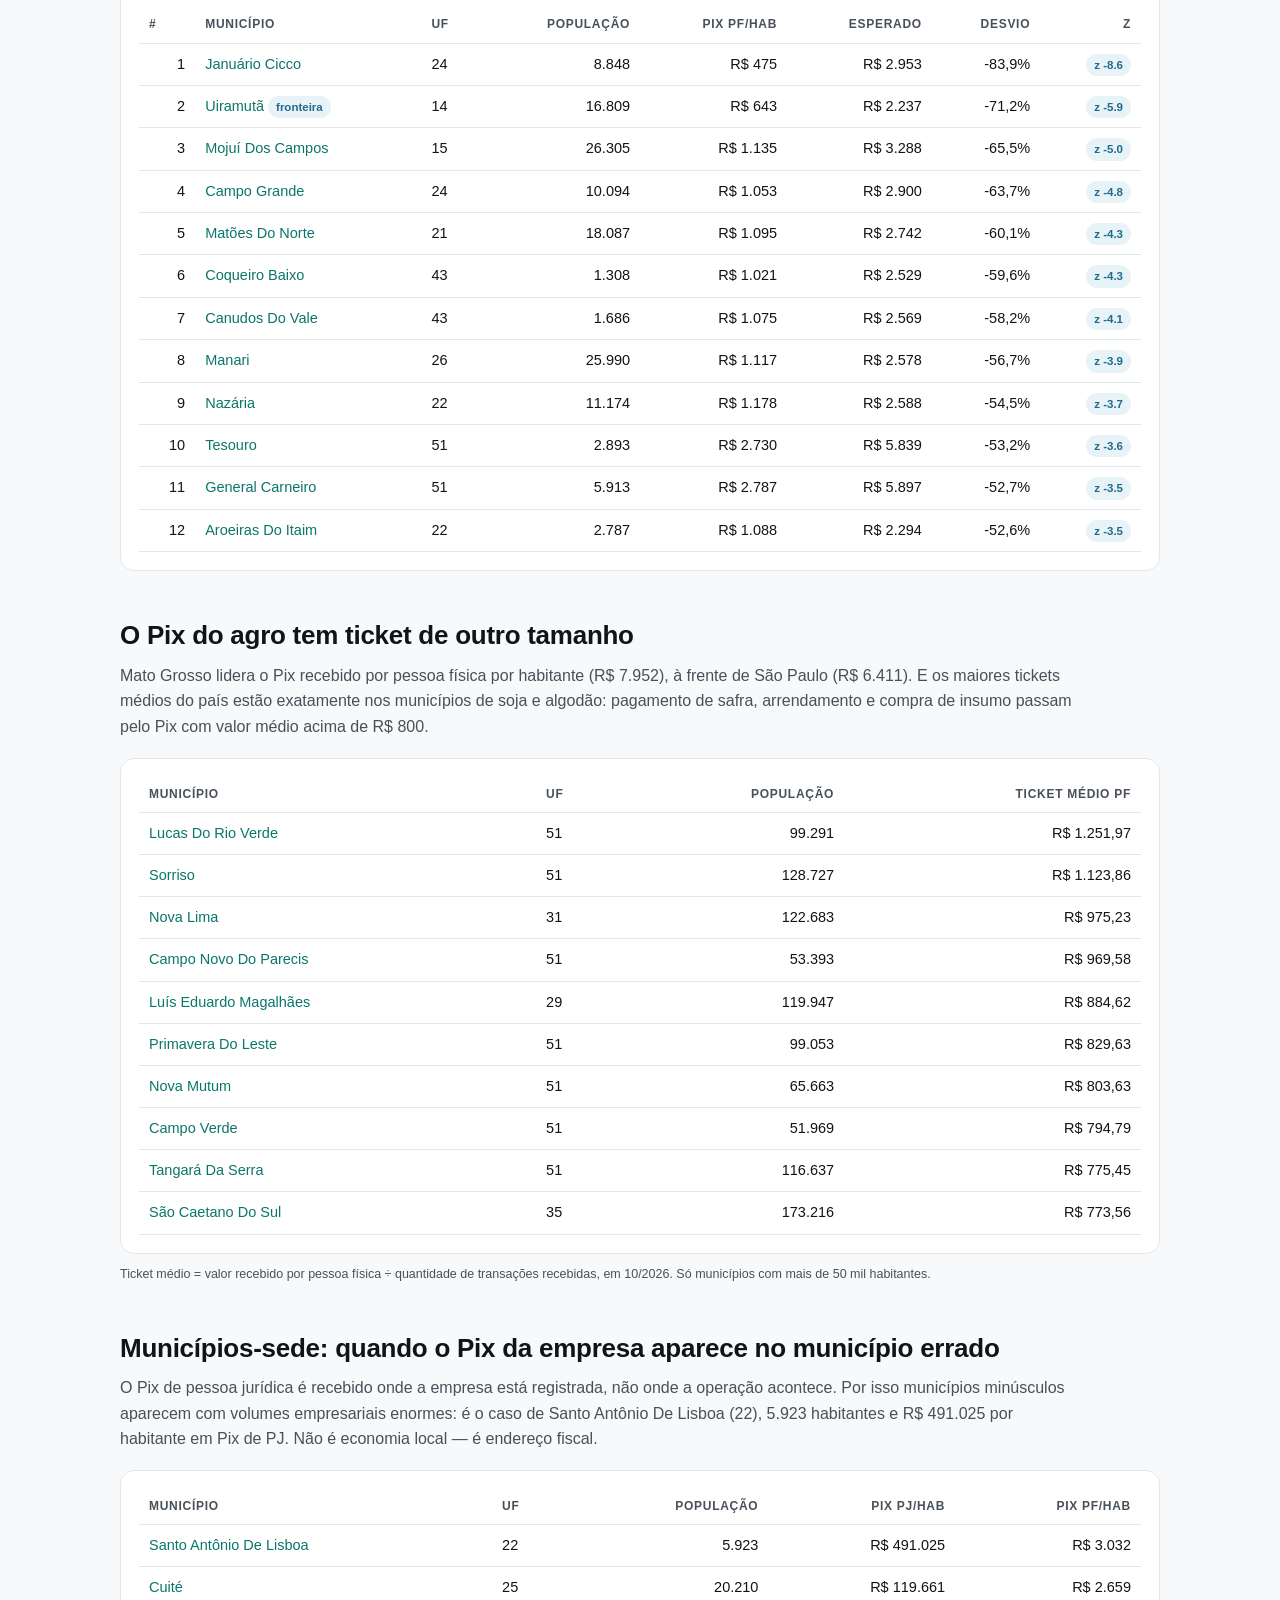
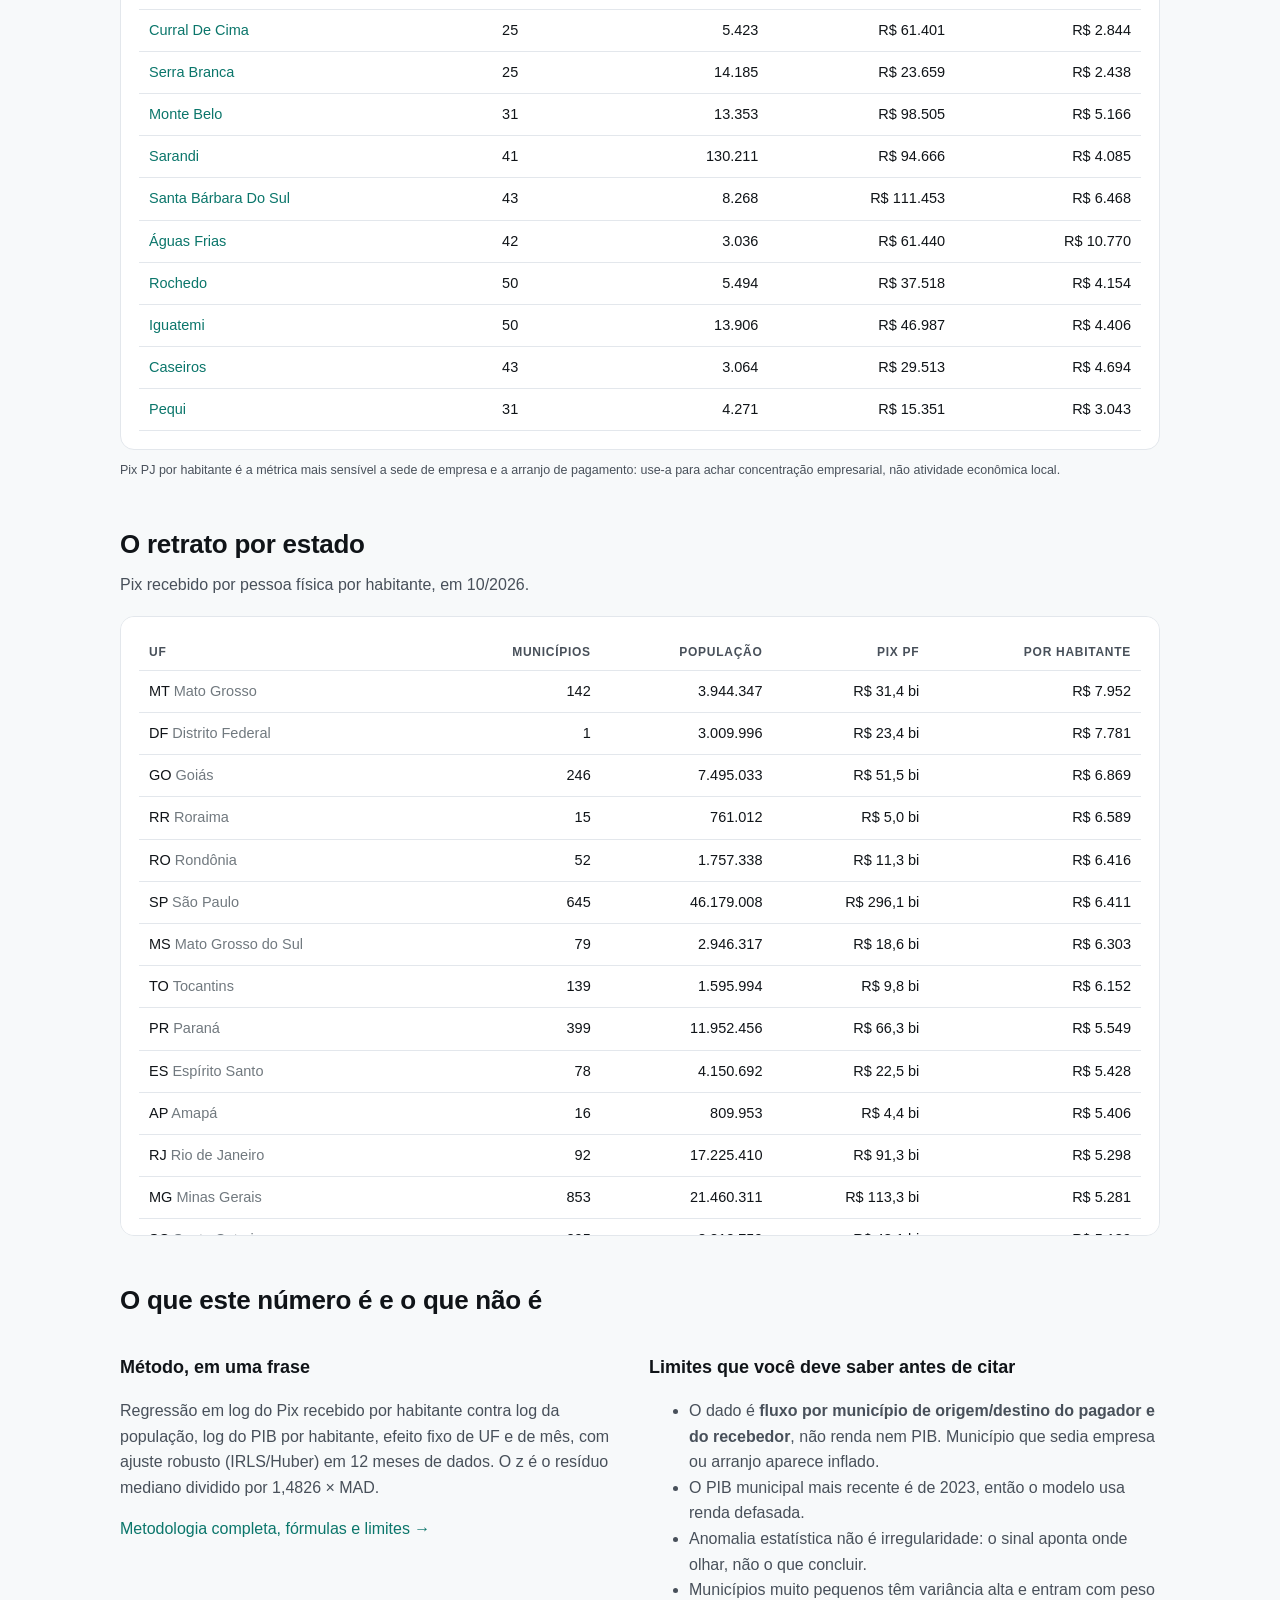
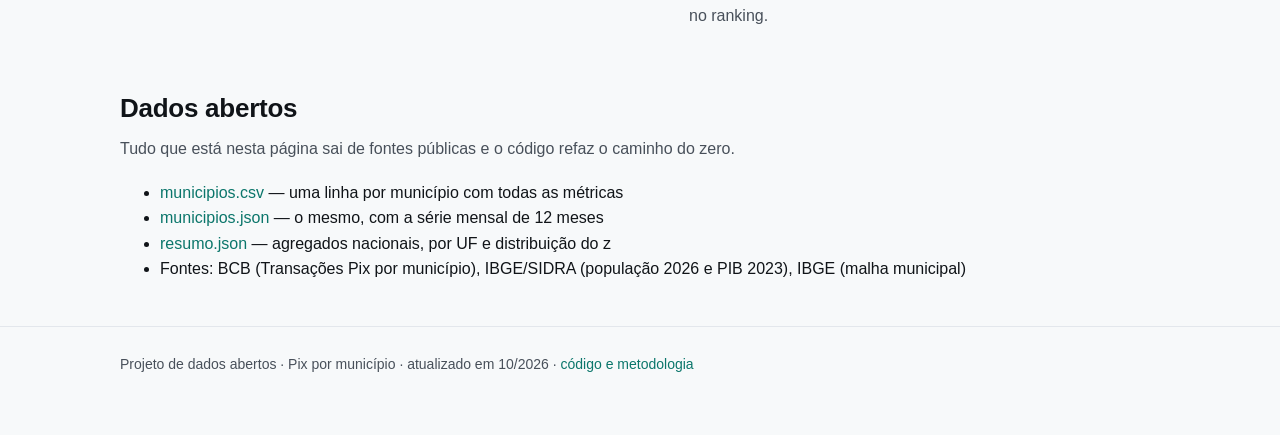
==== commit ba68bb0e: "Cruza faixa de fronteira do IBGE (2024) com os sinalizados; badge de fronteira no site" ====
--- a/docs/index.html
+++ b/docs/index.html
@@ -86,7 +86,7 @@
         <thead><tr><th>#</th><th>Município</th><th>UF</th><th class="num">População</th>
           <th class="num">Pix PF/hab</th><th class="num">Esperado</th><th class="num">Desvio</th>
           <th class="num">z</th></tr></thead>
-        <tbody><tr><td class="num">1</td><td><a href="municipio.html?id=1400456">Pacaraima</a></td><td>14</td><td class="num">24.132</td><td class="num">R$ 31.015</td><td class="num">R$ 2.473</td><td class="num">1.154,2%</td><td class="num"><span class="tag">z +11.9</span></td></tr><tr><td class="num">2</td><td><a href="municipio.html?id=3111408">Campo Florido</a></td><td>31</td><td class="num">9.019</td><td class="num">R$ 16.368</td><td class="num">R$ 4.246</td><td class="num">285,5%</td><td class="num"><span class="tag">z +6.4</span></td></tr><tr><td class="num">3</td><td><a href="municipio.html?id=3163003">São José Da Safira</a></td><td>31</td><td class="num">3.837</td><td class="num">R$ 10.019</td><td class="num">R$ 2.990</td><td class="num">235,1%</td><td class="num"><span class="tag">z +5.7</span></td></tr><tr><td class="num">4</td><td><a href="municipio.html?id=2605459">Fernando De Noronha</a></td><td>26</td><td class="num">3.364</td><td class="num">R$ 10.435</td><td class="num">R$ 3.217</td><td class="num">224,4%</td><td class="num"><span class="tag">z +5.5</span></td></tr><tr><td class="num">5</td><td><a href="municipio.html?id=2507408">Jericó</a></td><td>25</td><td class="num">7.734</td><td class="num">R$ 8.438</td><td class="num">R$ 2.731</td><td class="num">209,0%</td><td class="num"><span class="tag">z +5.3</span></td></tr><tr><td class="num">6</td><td><a href="municipio.html?id=2509370">Mato Grosso</a></td><td>25</td><td class="num">2.577</td><td class="num">R$ 6.716</td><td class="num">R$ 2.480</td><td class="num">170,8%</td><td class="num"><span class="tag">z +4.7</span></td></tr><tr><td class="num">7</td><td><a href="municipio.html?id=3120706">Cruzeiro Da Fortaleza</a></td><td>31</td><td class="num">3.623</td><td class="num">R$ 9.368</td><td class="num">R$ 3.477</td><td class="num">169,4%</td><td class="num"><span class="tag">z +4.7</span></td></tr><tr><td class="num">8</td><td><a href="municipio.html?id=4200556">Águas Frias</a></td><td>42</td><td class="num">3.036</td><td class="num">R$ 10.770</td><td class="num">R$ 4.214</td><td class="num">155,6%</td><td class="num"><span class="tag">z +4.4</span></td></tr><tr><td class="num">9</td><td><a href="municipio.html?id=4315909">Rodeio Bonito</a></td><td>43</td><td class="num">6.831</td><td class="num">R$ 7.035</td><td class="num">R$ 2.812</td><td class="num">150,2%</td><td class="num"><span class="tag">z +4.3</span></td></tr><tr><td class="num">10</td><td><a href="municipio.html?id=1505031">Novo Progresso</a></td><td>15</td><td class="num">37.570</td><td class="num">R$ 9.193</td><td class="num">R$ 3.695</td><td class="num">148,8%</td><td class="num"><span class="tag">z +4.3</span></td></tr><tr><td class="num">11</td><td><a href="municipio.html?id=3165578">Senador Amaral</a></td><td>31</td><td class="num">6.572</td><td class="num">R$ 7.289</td><td class="num">R$ 3.004</td><td class="num">142,7%</td><td class="num"><span class="tag">z +4.2</span></td></tr><tr><td class="num">12</td><td><a href="municipio.html?id=2919553">Luís Eduardo Magalhães</a></td><td>29</td><td class="num">119.947</td><td class="num">R$ 12.089</td><td class="num">R$ 5.118</td><td class="num">136,2%</td><td class="num"><span class="tag">z +4.0</span></td></tr><tr><td class="num">13</td><td><a href="municipio.html?id=3161601">São Geraldo Da Piedade</a></td><td>31</td><td class="num">3.145</td><td class="num">R$ 6.391</td><td class="num">R$ 2.779</td><td class="num">129,9%</td><td class="num"><span class="tag">z +3.9</span></td></tr><tr><td class="num">14</td><td><a href="municipio.html?id=4323804">Xangri-Lá</a></td><td>43</td><td class="num">16.949</td><td class="num">R$ 7.613</td><td class="num">R$ 3.313</td><td class="num">129,8%</td><td class="num"><span class="tag">z +3.9</span></td></tr><tr><td class="num">15</td><td><a href="municipio.html?id=2505501">Vista Serrana</a></td><td>25</td><td class="num">3.784</td><td class="num">R$ 5.677</td><td class="num">R$ 2.481</td><td class="num">128,8%</td><td class="num"><span class="tag">z +3.9</span></td></tr><tr><td class="num">16</td><td><a href="municipio.html?id=1500131">Abel Figueiredo</a></td><td>15</td><td class="num">6.250</td><td class="num">R$ 6.427</td><td class="num">R$ 2.821</td><td class="num">127,8%</td><td class="num"><span class="tag">z +3.9</span></td></tr><tr><td class="num">17</td><td><a href="municipio.html?id=3500600">Águas De São Pedro</a></td><td>35</td><td class="num">2.933</td><td class="num">R$ 8.445</td><td class="num">R$ 3.861</td><td class="num">118,7%</td><td class="num"><span class="tag">z +3.7</span></td></tr><tr><td class="num">18</td><td><a href="municipio.html?id=4316204">Rondinha</a></td><td>43</td><td class="num">5.078</td><td class="num">R$ 5.992</td><td class="num">R$ 2.752</td><td class="num">117,7%</td><td class="num"><span class="tag">z +3.7</span></td></tr><tr><td class="num">19</td><td><a href="municipio.html?id=3144805">Nova Lima</a></td><td>31</td><td class="num">122.683</td><td class="num">R$ 12.119</td><td class="num">R$ 5.570</td><td class="num">117,6%</td><td class="num"><span class="tag">z +3.7</span></td></tr><tr><td class="num">20</td><td><a href="municipio.html?id=5209804">Hidrolina</a></td><td>52</td><td class="num">3.441</td><td class="num">R$ 9.481</td><td class="num">R$ 4.376</td><td class="num">116,7%</td><td class="num"><span class="tag">z +3.6</span></td></tr><tr><td class="num">21</td><td><a href="municipio.html?id=3149200">Pedrinópolis</a></td><td>31</td><td class="num">3.392</td><td class="num">R$ 8.118</td><td class="num">R$ 3.840</td><td class="num">111,4%</td><td class="num"><span class="tag">z +3.5</span></td></tr><tr><td class="num">22</td><td><a href="municipio.html?id=4202008">Balneário Camboriú</a></td><td>42</td><td class="num">154.525</td><td class="num">R$ 9.797</td><td class="num">R$ 4.633</td><td class="num">111,4%</td><td class="num"><span class="tag">z +3.5</span></td></tr><tr><td class="num">23</td><td><a href="municipio.html?id=3162104">São Gotardo</a></td><td>31</td><td class="num">44.364</td><td class="num">R$ 8.792</td><td class="num">R$ 4.173</td><td class="num">110,7%</td><td class="num"><span class="tag">z +3.5</span></td></tr><tr><td class="num">24</td><td><a href="municipio.html?id=3549003">São Francisco</a></td><td>35</td><td class="num">2.617</td><td class="num">R$ 6.710</td><td class="num">R$ 3.189</td><td class="num">110,4%</td><td class="num"><span class="tag">z +3.5</span></td></tr><tr><td class="num">25</td><td><a href="municipio.html?id=5103056">Cláudia</a></td><td>51</td><td class="num">9.168</td><td class="num">R$ 13.951</td><td class="num">R$ 6.698</td><td class="num">108,3%</td><td class="num"><span class="tag">z +3.5</span></td></tr></tbody>
+        <tbody><tr><td class="num">1</td><td><a href="municipio.html?id=1400456">Pacaraima</a> <span class="tag baixo">fronteira</span></td><td>14</td><td class="num">24.132</td><td class="num">R$ 31.015</td><td class="num">R$ 2.473</td><td class="num">1.154,2%</td><td class="num"><span class="tag">z +11.9</span></td></tr><tr><td class="num">2</td><td><a href="municipio.html?id=3111408">Campo Florido</a></td><td>31</td><td class="num">9.019</td><td class="num">R$ 16.368</td><td class="num">R$ 4.246</td><td class="num">285,5%</td><td class="num"><span class="tag">z +6.4</span></td></tr><tr><td class="num">3</td><td><a href="municipio.html?id=3163003">São José Da Safira</a></td><td>31</td><td class="num">3.837</td><td class="num">R$ 10.019</td><td class="num">R$ 2.990</td><td class="num">235,1%</td><td class="num"><span class="tag">z +5.7</span></td></tr><tr><td class="num">4</td><td><a href="municipio.html?id=2605459">Fernando De Noronha</a></td><td>26</td><td class="num">3.364</td><td class="num">R$ 10.435</td><td class="num">R$ 3.217</td><td class="num">224,4%</td><td class="num"><span class="tag">z +5.5</span></td></tr><tr><td class="num">5</td><td><a href="municipio.html?id=2507408">Jericó</a></td><td>25</td><td class="num">7.734</td><td class="num">R$ 8.438</td><td class="num">R$ 2.731</td><td class="num">209,0%</td><td class="num"><span class="tag">z +5.3</span></td></tr><tr><td class="num">6</td><td><a href="municipio.html?id=2509370">Mato Grosso</a></td><td>25</td><td class="num">2.577</td><td class="num">R$ 6.716</td><td class="num">R$ 2.480</td><td class="num">170,8%</td><td class="num"><span class="tag">z +4.7</span></td></tr><tr><td class="num">7</td><td><a href="municipio.html?id=3120706">Cruzeiro Da Fortaleza</a></td><td>31</td><td class="num">3.623</td><td class="num">R$ 9.368</td><td class="num">R$ 3.477</td><td class="num">169,4%</td><td class="num"><span class="tag">z +4.7</span></td></tr><tr><td class="num">8</td><td><a href="municipio.html?id=4200556">Águas Frias</a> <span class="tag baixo">fronteira</span></td><td>42</td><td class="num">3.036</td><td class="num">R$ 10.770</td><td class="num">R$ 4.214</td><td class="num">155,6%</td><td class="num"><span class="tag">z +4.4</span></td></tr><tr><td class="num">9</td><td><a href="municipio.html?id=4315909">Rodeio Bonito</a> <span class="tag baixo">fronteira</span></td><td>43</td><td class="num">6.831</td><td class="num">R$ 7.035</td><td class="num">R$ 2.812</td><td class="num">150,2%</td><td class="num"><span class="tag">z +4.3</span></td></tr><tr><td class="num">10</td><td><a href="municipio.html?id=1505031">Novo Progresso</a></td><td>15</td><td class="num">37.570</td><td class="num">R$ 9.193</td><td class="num">R$ 3.695</td><td class="num">148,8%</td><td class="num"><span class="tag">z +4.3</span></td></tr><tr><td class="num">11</td><td><a href="municipio.html?id=3165578">Senador Amaral</a></td><td>31</td><td class="num">6.572</td><td class="num">R$ 7.289</td><td class="num">R$ 3.004</td><td class="num">142,7%</td><td class="num"><span class="tag">z +4.2</span></td></tr><tr><td class="num">12</td><td><a href="municipio.html?id=2919553">Luís Eduardo Magalhães</a></td><td>29</td><td class="num">119.947</td><td class="num">R$ 12.089</td><td class="num">R$ 5.118</td><td class="num">136,2%</td><td class="num"><span class="tag">z +4.0</span></td></tr><tr><td class="num">13</td><td><a href="municipio.html?id=3161601">São Geraldo Da Piedade</a></td><td>31</td><td class="num">3.145</td><td class="num">R$ 6.391</td><td class="num">R$ 2.779</td><td class="num">129,9%</td><td class="num"><span class="tag">z +3.9</span></td></tr><tr><td class="num">14</td><td><a href="municipio.html?id=4323804">Xangri-Lá</a></td><td>43</td><td class="num">16.949</td><td class="num">R$ 7.613</td><td class="num">R$ 3.313</td><td class="num">129,8%</td><td class="num"><span class="tag">z +3.9</span></td></tr><tr><td class="num">15</td><td><a href="municipio.html?id=2505501">Vista Serrana</a></td><td>25</td><td class="num">3.784</td><td class="num">R$ 5.677</td><td class="num">R$ 2.481</td><td class="num">128,8%</td><td class="num"><span class="tag">z +3.9</span></td></tr><tr><td class="num">16</td><td><a href="municipio.html?id=1500131">Abel Figueiredo</a></td><td>15</td><td class="num">6.250</td><td class="num">R$ 6.427</td><td class="num">R$ 2.821</td><td class="num">127,8%</td><td class="num"><span class="tag">z +3.9</span></td></tr><tr><td class="num">17</td><td><a href="municipio.html?id=3500600">Águas De São Pedro</a></td><td>35</td><td class="num">2.933</td><td class="num">R$ 8.445</td><td class="num">R$ 3.861</td><td class="num">118,7%</td><td class="num"><span class="tag">z +3.7</span></td></tr><tr><td class="num">18</td><td><a href="municipio.html?id=4316204">Rondinha</a> <span class="tag baixo">fronteira</span></td><td>43</td><td class="num">5.078</td><td class="num">R$ 5.992</td><td class="num">R$ 2.752</td><td class="num">117,7%</td><td class="num"><span class="tag">z +3.7</span></td></tr><tr><td class="num">19</td><td><a href="municipio.html?id=3144805">Nova Lima</a></td><td>31</td><td class="num">122.683</td><td class="num">R$ 12.119</td><td class="num">R$ 5.570</td><td class="num">117,6%</td><td class="num"><span class="tag">z +3.7</span></td></tr><tr><td class="num">20</td><td><a href="municipio.html?id=5209804">Hidrolina</a></td><td>52</td><td class="num">3.441</td><td class="num">R$ 9.481</td><td class="num">R$ 4.376</td><td class="num">116,7%</td><td class="num"><span class="tag">z +3.6</span></td></tr><tr><td class="num">21</td><td><a href="municipio.html?id=3149200">Pedrinópolis</a></td><td>31</td><td class="num">3.392</td><td class="num">R$ 8.118</td><td class="num">R$ 3.840</td><td class="num">111,4%</td><td class="num"><span class="tag">z +3.5</span></td></tr><tr><td class="num">22</td><td><a href="municipio.html?id=4202008">Balneário Camboriú</a></td><td>42</td><td class="num">154.525</td><td class="num">R$ 9.797</td><td class="num">R$ 4.633</td><td class="num">111,4%</td><td class="num"><span class="tag">z +3.5</span></td></tr><tr><td class="num">23</td><td><a href="municipio.html?id=3162104">São Gotardo</a></td><td>31</td><td class="num">44.364</td><td class="num">R$ 8.792</td><td class="num">R$ 4.173</td><td class="num">110,7%</td><td class="num"><span class="tag">z +3.5</span></td></tr><tr><td class="num">24</td><td><a href="municipio.html?id=3549003">São Francisco</a></td><td>35</td><td class="num">2.617</td><td class="num">R$ 6.710</td><td class="num">R$ 3.189</td><td class="num">110,4%</td><td class="num"><span class="tag">z +3.5</span></td></tr><tr><td class="num">25</td><td><a href="municipio.html?id=5103056">Cláudia</a></td><td>51</td><td class="num">9.168</td><td class="num">R$ 13.951</td><td class="num">R$ 6.698</td><td class="num">108,3%</td><td class="num"><span class="tag">z +3.5</span></td></tr></tbody>
       </table>
     </div>
     <p class="rodape-tabela">Pix PF por habitante = valor recebido por pessoa física dividido pela
@@ -102,7 +102,10 @@
           <strong>R$ 2.473</strong> — 12,5x mais.</p>
         <p class="sub">É o maior resíduo do país e não é um caso isolado de município grande:
           a lista é dominada por cidades pequenas, muitas em faixa de fronteira, garimpo ou
-          rota de comércio internacional. O dado mostra o fluxo; a causa exige campo.</p>
+          rota de comércio internacional. No cruzamento com a lista oficial do IBGE,
+          8 dos 46 sinalizados estão na faixa de fronteira —
+          o primeiro lugar onde se procura comércio de fronteira e paralelo. O dado mostra
+          o fluxo; a causa exige campo.</p>
         <p><a href="municipio.html?id=1400456">Abrir a ficha de Pacaraima →</a></p>
       </div>
       <div class="painel">
@@ -126,7 +129,7 @@
         <thead><tr><th>#</th><th>Município</th><th>UF</th><th class="num">População</th>
           <th class="num">Pix PF/hab</th><th class="num">Esperado</th><th class="num">Desvio</th>
           <th class="num">z</th></tr></thead>
-        <tbody><tr><td class="num">1</td><td><a href="municipio.html?id=2405306">Januário Cicco</a></td><td>24</td><td class="num">8.848</td><td class="num">R$ 475</td><td class="num">R$ 2.953</td><td class="num">-83,9%</td><td class="num"><span class="tag baixo">z -8.6</span></td></tr><tr><td class="num">2</td><td><a href="municipio.html?id=1400704">Uiramutã</a></td><td>14</td><td class="num">16.809</td><td class="num">R$ 643</td><td class="num">R$ 2.237</td><td class="num">-71,2%</td><td class="num"><span class="tag baixo">z -5.9</span></td></tr><tr><td class="num">3</td><td><a href="municipio.html?id=1504752">Mojuí Dos Campos</a></td><td>15</td><td class="num">26.305</td><td class="num">R$ 1.135</td><td class="num">R$ 3.288</td><td class="num">-65,5%</td><td class="num"><span class="tag baixo">z -5.0</span></td></tr><tr><td class="num">4</td><td><a href="municipio.html?id=2401305">Campo Grande</a></td><td>24</td><td class="num">10.094</td><td class="num">R$ 1.053</td><td class="num">R$ 2.900</td><td class="num">-63,7%</td><td class="num"><span class="tag baixo">z -4.8</span></td></tr><tr><td class="num">5</td><td><a href="municipio.html?id=2106631">Matões Do Norte</a></td><td>21</td><td class="num">18.087</td><td class="num">R$ 1.095</td><td class="num">R$ 2.742</td><td class="num">-60,1%</td><td class="num"><span class="tag baixo">z -4.3</span></td></tr><tr><td class="num">6</td><td><a href="municipio.html?id=4305835">Coqueiro Baixo</a></td><td>43</td><td class="num">1.308</td><td class="num">R$ 1.021</td><td class="num">R$ 2.529</td><td class="num">-59,6%</td><td class="num"><span class="tag baixo">z -4.3</span></td></tr><tr><td class="num">7</td><td><a href="municipio.html?id=4304614">Canudos Do Vale</a></td><td>43</td><td class="num">1.686</td><td class="num">R$ 1.075</td><td class="num">R$ 2.569</td><td class="num">-58,2%</td><td class="num"><span class="tag baixo">z -4.1</span></td></tr><tr><td class="num">8</td><td><a href="municipio.html?id=2609154">Manari</a></td><td>26</td><td class="num">25.990</td><td class="num">R$ 1.117</td><td class="num">R$ 2.578</td><td class="num">-56,7%</td><td class="num"><span class="tag baixo">z -3.9</span></td></tr><tr><td class="num">9</td><td><a href="municipio.html?id=2206720">Nazária</a></td><td>22</td><td class="num">11.174</td><td class="num">R$ 1.178</td><td class="num">R$ 2.588</td><td class="num">-54,5%</td><td class="num"><span class="tag baixo">z -3.7</span></td></tr><tr><td class="num">10</td><td><a href="municipio.html?id=5108105">Tesouro</a></td><td>51</td><td class="num">2.893</td><td class="num">R$ 2.730</td><td class="num">R$ 5.839</td><td class="num">-53,2%</td><td class="num"><span class="tag baixo">z -3.6</span></td></tr><tr><td class="num">11</td><td><a href="municipio.html?id=5103908">General Carneiro</a></td><td>51</td><td class="num">5.913</td><td class="num">R$ 2.787</td><td class="num">R$ 5.897</td><td class="num">-52,7%</td><td class="num"><span class="tag baixo">z -3.5</span></td></tr><tr><td class="num">12</td><td><a href="municipio.html?id=2200954">Aroeiras Do Itaim</a></td><td>22</td><td class="num">2.787</td><td class="num">R$ 1.088</td><td class="num">R$ 2.294</td><td class="num">-52,6%</td><td class="num"><span class="tag baixo">z -3.5</span></td></tr></tbody>
+        <tbody><tr><td class="num">1</td><td><a href="municipio.html?id=2405306">Januário Cicco</a></td><td>24</td><td class="num">8.848</td><td class="num">R$ 475</td><td class="num">R$ 2.953</td><td class="num">-83,9%</td><td class="num"><span class="tag baixo">z -8.6</span></td></tr><tr><td class="num">2</td><td><a href="municipio.html?id=1400704">Uiramutã</a> <span class="tag baixo">fronteira</span></td><td>14</td><td class="num">16.809</td><td class="num">R$ 643</td><td class="num">R$ 2.237</td><td class="num">-71,2%</td><td class="num"><span class="tag baixo">z -5.9</span></td></tr><tr><td class="num">3</td><td><a href="municipio.html?id=1504752">Mojuí Dos Campos</a></td><td>15</td><td class="num">26.305</td><td class="num">R$ 1.135</td><td class="num">R$ 3.288</td><td class="num">-65,5%</td><td class="num"><span class="tag baixo">z -5.0</span></td></tr><tr><td class="num">4</td><td><a href="municipio.html?id=2401305">Campo Grande</a></td><td>24</td><td class="num">10.094</td><td class="num">R$ 1.053</td><td class="num">R$ 2.900</td><td class="num">-63,7%</td><td class="num"><span class="tag baixo">z -4.8</span></td></tr><tr><td class="num">5</td><td><a href="municipio.html?id=2106631">Matões Do Norte</a></td><td>21</td><td class="num">18.087</td><td class="num">R$ 1.095</td><td class="num">R$ 2.742</td><td class="num">-60,1%</td><td class="num"><span class="tag baixo">z -4.3</span></td></tr><tr><td class="num">6</td><td><a href="municipio.html?id=4305835">Coqueiro Baixo</a></td><td>43</td><td class="num">1.308</td><td class="num">R$ 1.021</td><td class="num">R$ 2.529</td><td class="num">-59,6%</td><td class="num"><span class="tag baixo">z -4.3</span></td></tr><tr><td class="num">7</td><td><a href="municipio.html?id=4304614">Canudos Do Vale</a></td><td>43</td><td class="num">1.686</td><td class="num">R$ 1.075</td><td class="num">R$ 2.569</td><td class="num">-58,2%</td><td class="num"><span class="tag baixo">z -4.1</span></td></tr><tr><td class="num">8</td><td><a href="municipio.html?id=2609154">Manari</a></td><td>26</td><td class="num">25.990</td><td class="num">R$ 1.117</td><td class="num">R$ 2.578</td><td class="num">-56,7%</td><td class="num"><span class="tag baixo">z -3.9</span></td></tr><tr><td class="num">9</td><td><a href="municipio.html?id=2206720">Nazária</a></td><td>22</td><td class="num">11.174</td><td class="num">R$ 1.178</td><td class="num">R$ 2.588</td><td class="num">-54,5%</td><td class="num"><span class="tag baixo">z -3.7</span></td></tr><tr><td class="num">10</td><td><a href="municipio.html?id=5108105">Tesouro</a></td><td>51</td><td class="num">2.893</td><td class="num">R$ 2.730</td><td class="num">R$ 5.839</td><td class="num">-53,2%</td><td class="num"><span class="tag baixo">z -3.6</span></td></tr><tr><td class="num">11</td><td><a href="municipio.html?id=5103908">General Carneiro</a></td><td>51</td><td class="num">5.913</td><td class="num">R$ 2.787</td><td class="num">R$ 5.897</td><td class="num">-52,7%</td><td class="num"><span class="tag baixo">z -3.5</span></td></tr><tr><td class="num">12</td><td><a href="municipio.html?id=2200954">Aroeiras Do Itaim</a></td><td>22</td><td class="num">2.787</td><td class="num">R$ 1.088</td><td class="num">R$ 2.294</td><td class="num">-52,6%</td><td class="num"><span class="tag baixo">z -3.5</span></td></tr></tbody>
       </table>
     </div>
   </section>
